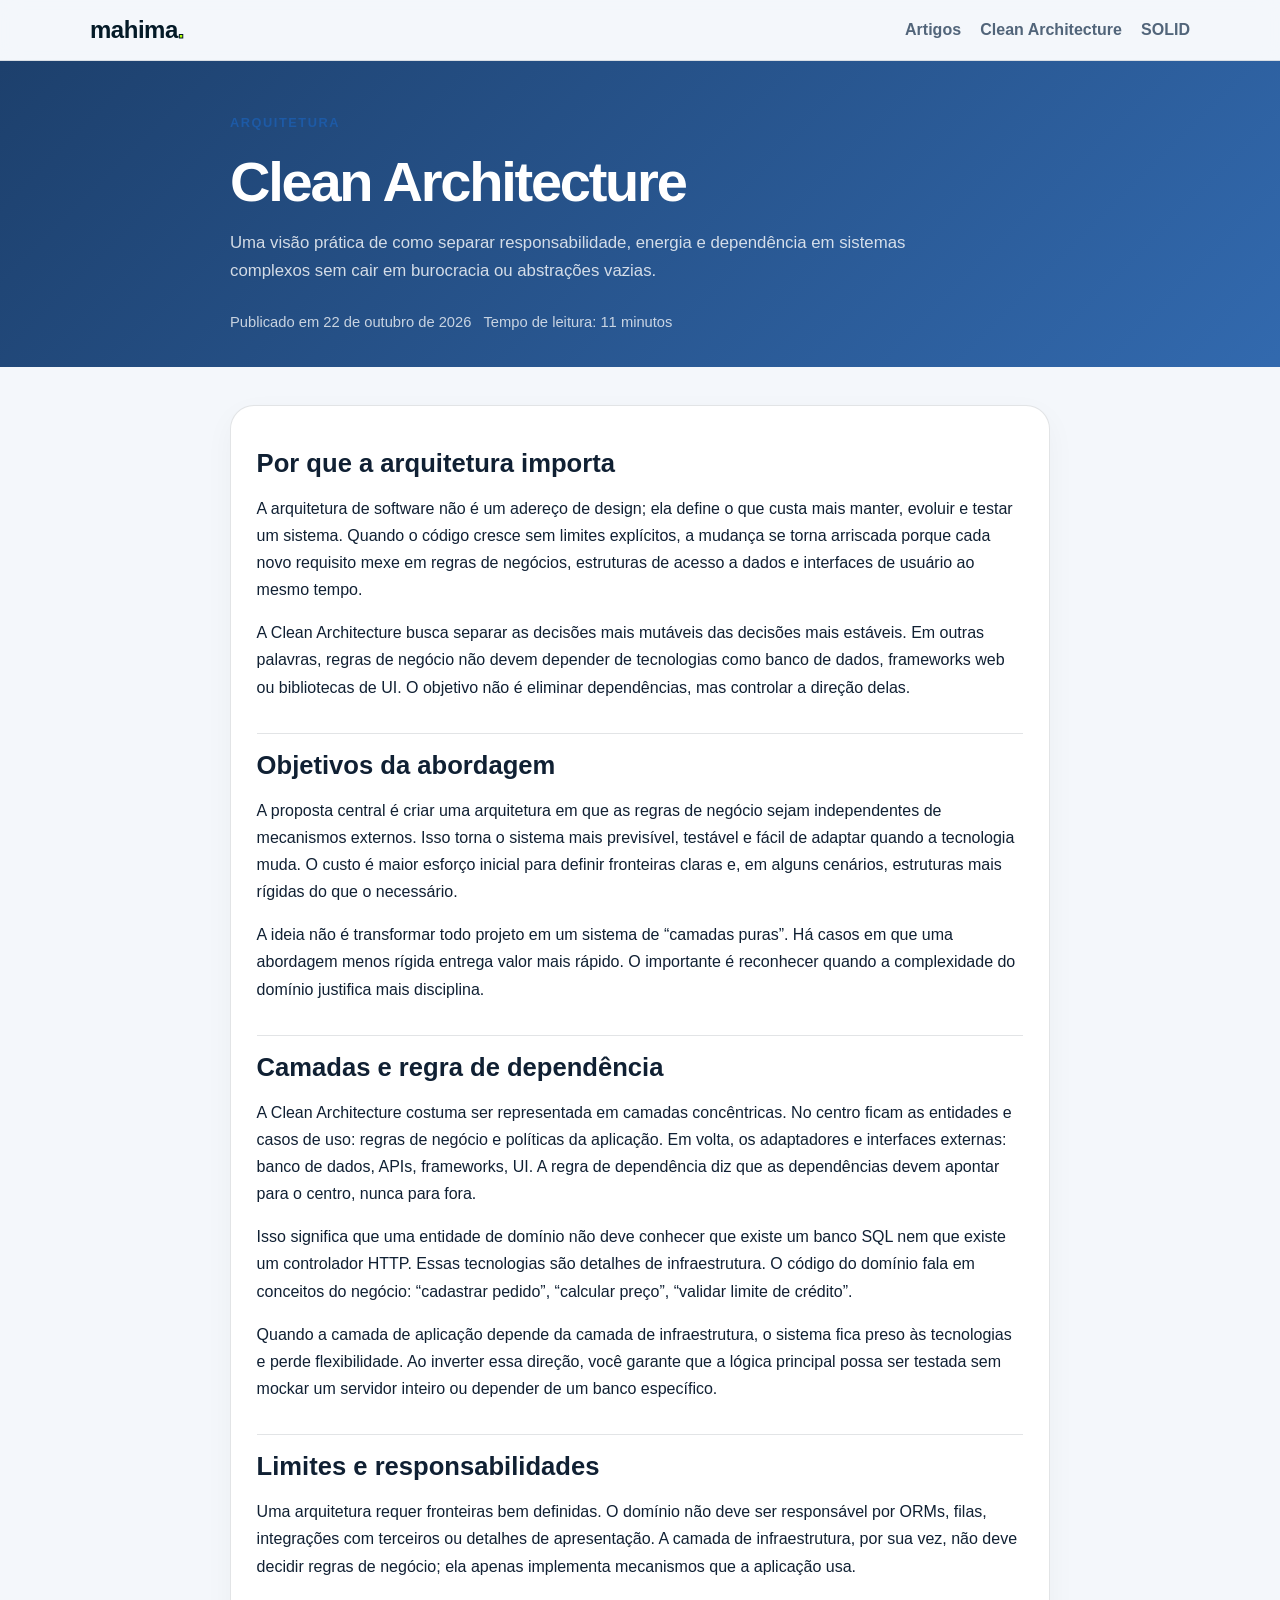
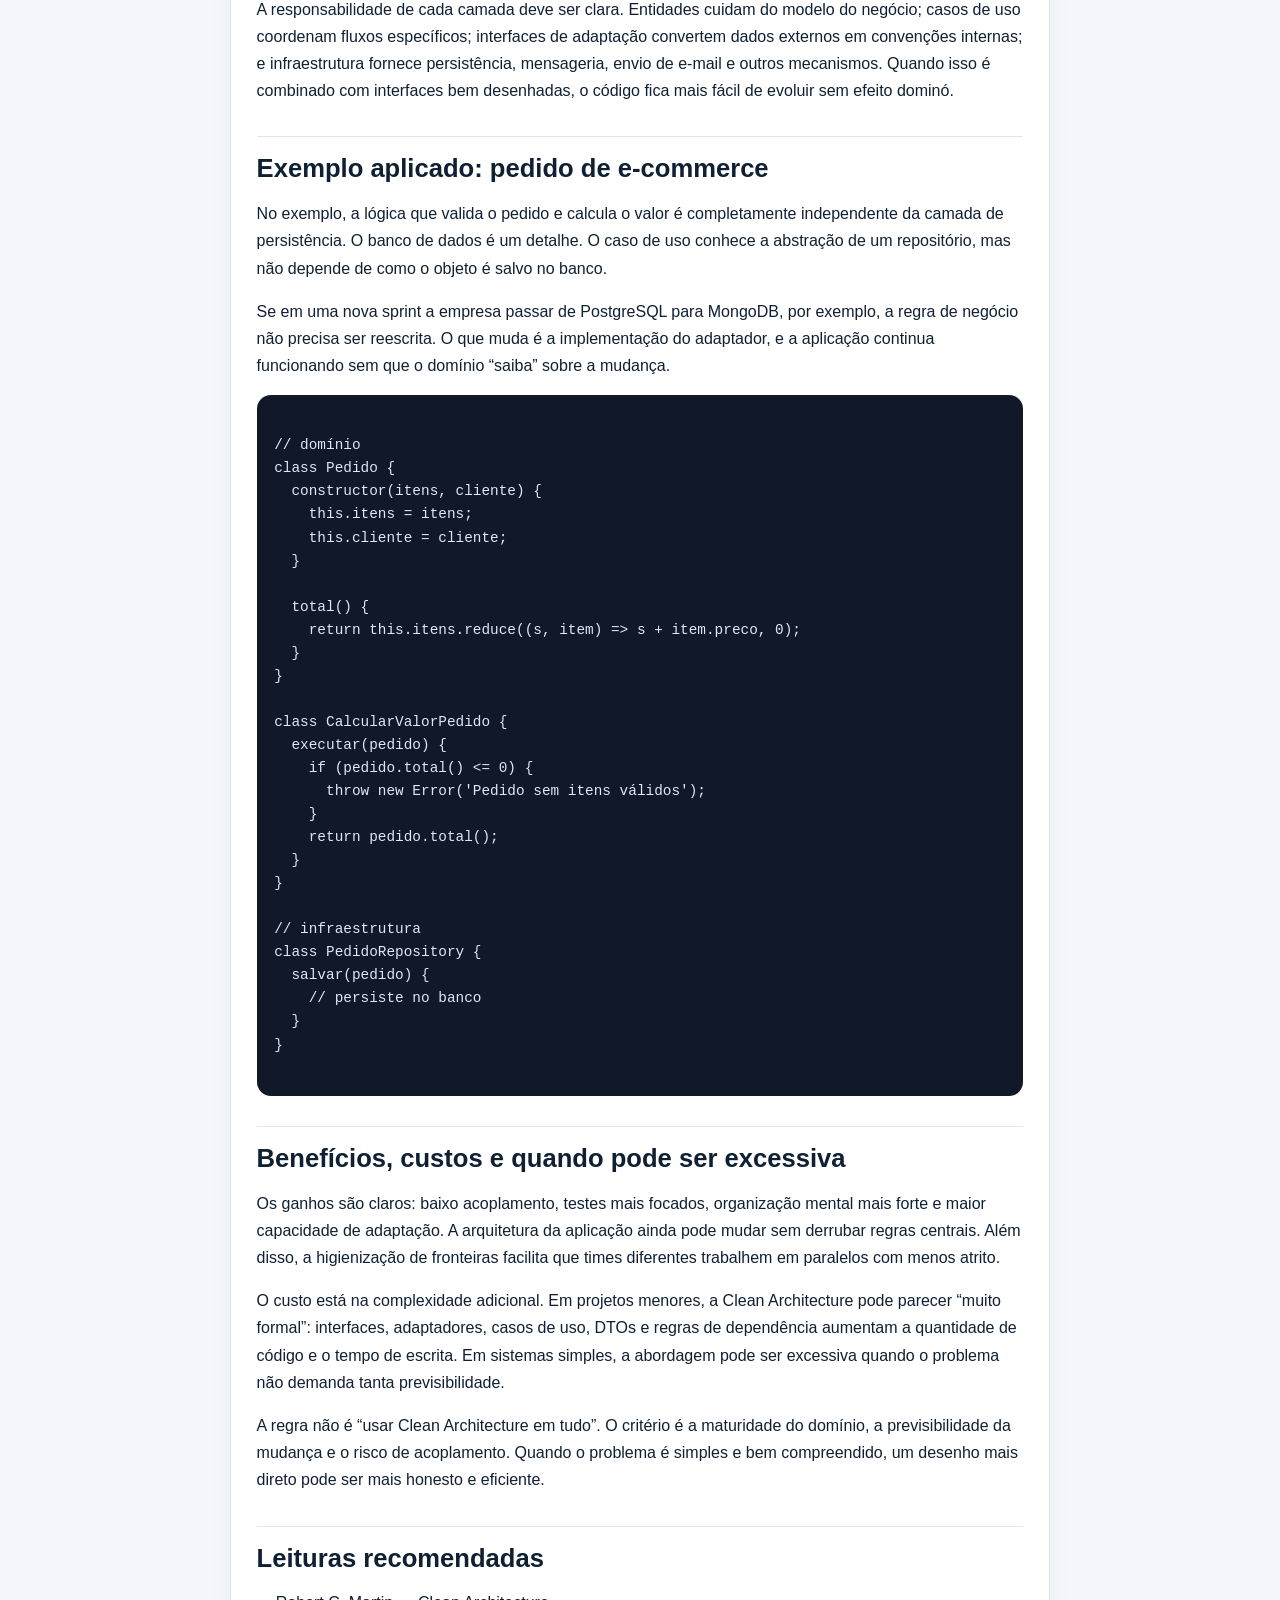
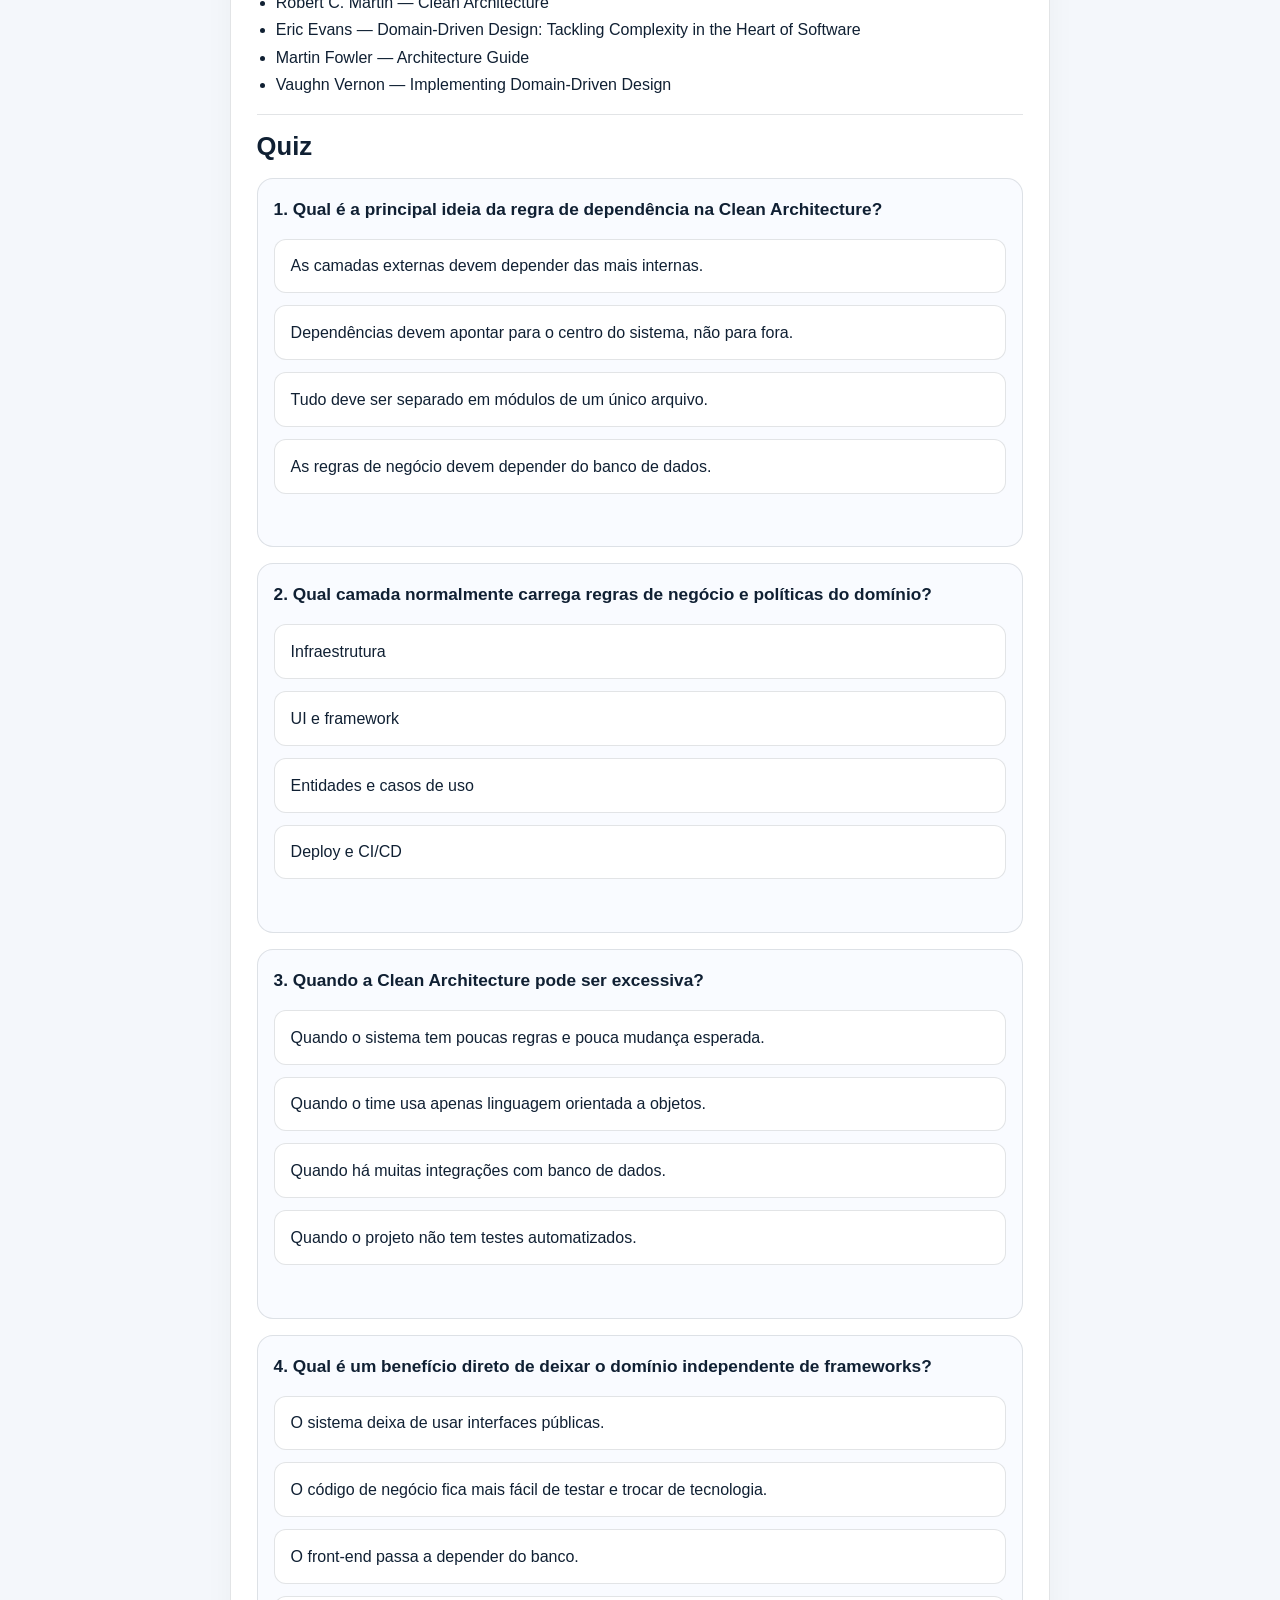
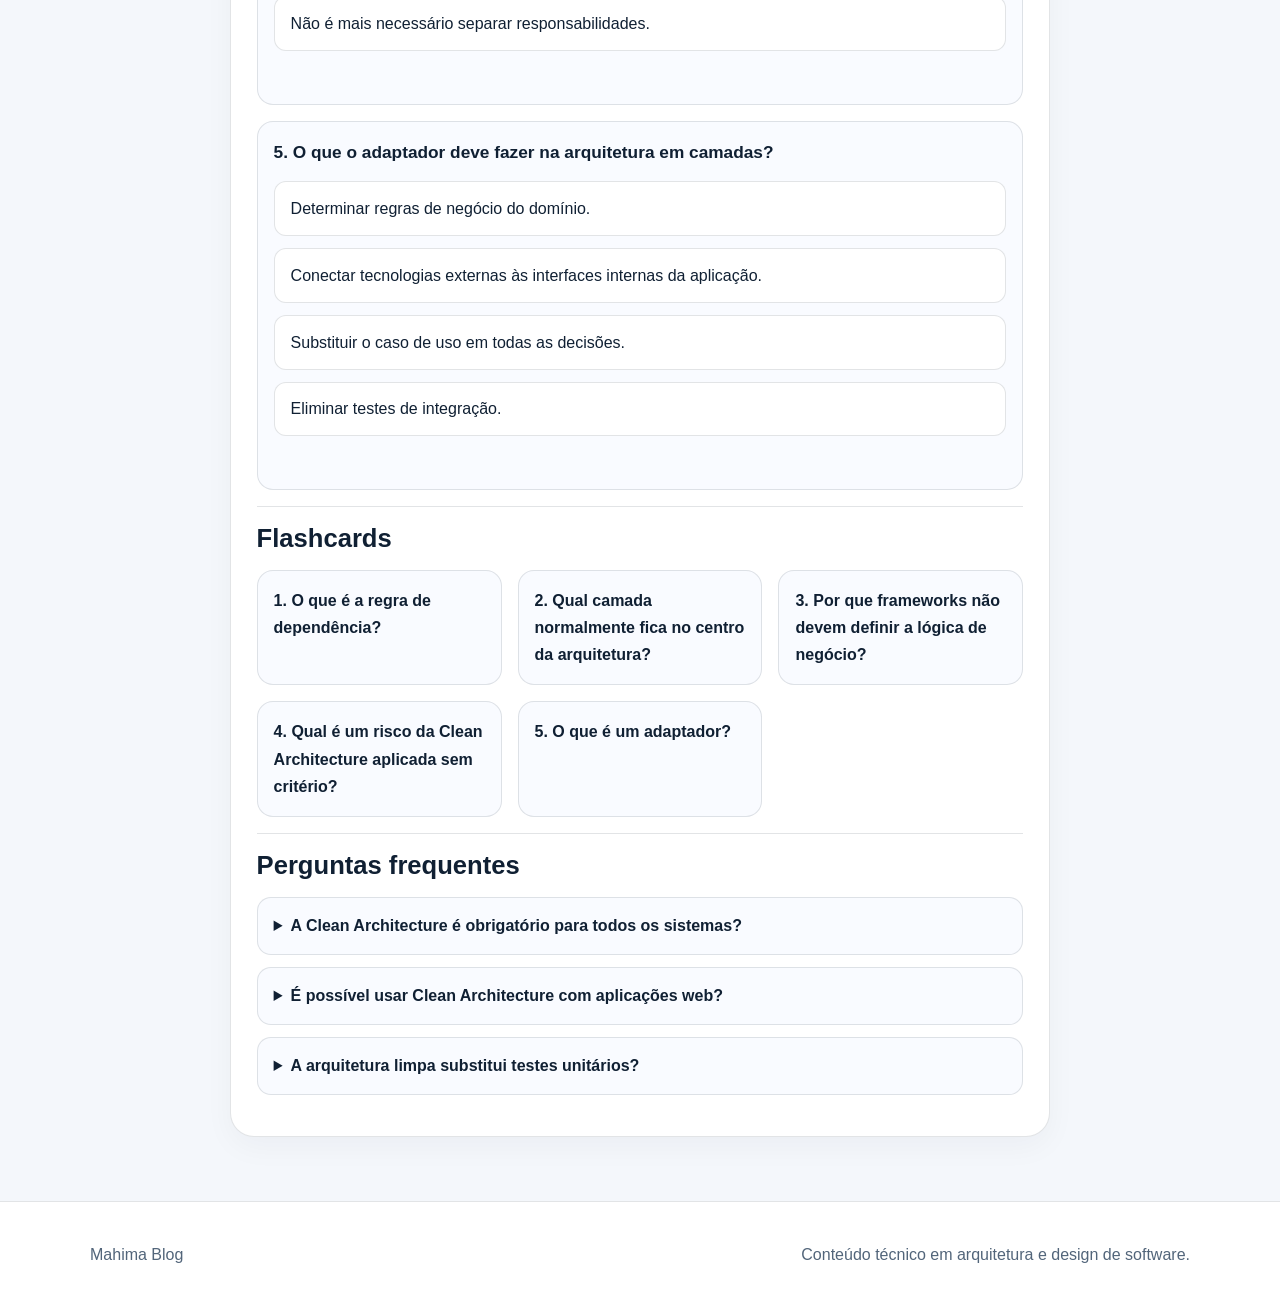
==== article.html @ c6f75a2d "Recreate header logo as CSS wordmark and reduce header height Co-authored-by: Copilot <223556219+Cop" ====
<!DOCTYPE html>
<html lang="pt-BR">
  <head>
    <meta charset="UTF-8" />
    <meta name="viewport" content="width=device-width, initial-scale=1.0" />
    <meta
      name="description"
      content="Artigo técnico da Mahima sobre arquitetura e design de software."
    />
    <title>Artigo | Mahima Blog</title>
    <link rel="stylesheet" href="./css/styles.css" />
  </head>
  <body>
    <header class="site-header">
      <nav class="container nav" aria-label="Navegação principal">
        <a href="./index.html" class="brand" aria-label="Mahima — ir para a página inicial do blog">
          <span class="brand-mark" aria-hidden="true">mahima<span class="brand-dot">.</span></span>
        </a>
        <div class="nav-links">
          <a href="./index.html#artigos">Artigos</a>
          <a href="./article.html?slug=clean-architecture">Clean Architecture</a>
          <a href="./article.html?slug=solid">SOLID</a>
        </div>
      </nav>
    </header>

    <main>
      <section id="article-hero" class="article-hero" aria-live="polite"></section>
      <div id="article-content"></div>
    </main>

    <footer class="site-footer">
      <div class="container footer-inner">
        <p>Mahima Blog</p>
        <p>Conteúdo técnico em arquitetura e design de software.</p>
      </div>
    </footer>

    <script src="./content/articles.js"></script>
    <script src="./js/site.js"></script>
  </body>
</html>
---- css/styles.css ----
:root {
  --bg: #f4f7fb;
  --surface: #ffffff;
  --surface-alt: #eef4ff;
  --text: #102033;
  --muted: #52657a;
  --primary: #163a68;
  --primary-alt: #1d5aa6;
  --accent: #8db8ff;
  --border: rgba(16, 32, 51, 0.12);
  --shadow: 0 18px 40px rgba(20, 49, 79, 0.12);
  --success: #1f7a5d;
  --error: #b13c3c;
  --warning: #c9861d;
  --code-bg: #111827;
}

* {
  box-sizing: border-box;
}

html {
  scroll-behavior: smooth;
}

body {
  margin: 0;
  font-family: "Segoe UI", Tahoma, sans-serif;
  background: var(--bg);
  color: var(--text);
  line-height: 1.7;
}

a {
  color: var(--primary-alt);
  text-decoration: none;
}

img {
  max-width: 100%;
  display: block;
}

button,
summary {
  font: inherit;
}

.container {
  width: min(1100px, calc(100% - 2rem));
  margin: 0 auto;
}

.narrow {
  width: min(820px, calc(100% - 2rem));
  margin: 0 auto;
}

.site-header {
  position: sticky;
  top: 0;
  z-index: 10;
  background: rgba(244, 247, 251, 0.84);
  backdrop-filter: blur(10px);
  border-bottom: 1px solid var(--border);
}

.nav {
  display: flex;
  align-items: center;
  justify-content: space-between;
  min-height: 60px;
  gap: 1rem;
}

.brand {
  display: inline-flex;
  align-items: center;
  color: var(--text);
  line-height: 1;
}

.brand-mark {
  font-family: "Segoe UI", Tahoma, sans-serif;
  font-weight: 700;
  font-size: 1.5rem;
  letter-spacing: -0.02em;
  color: #041a27;
}

.brand-dot {
  color: #b2ff08;
  -webkit-text-stroke: 1px #041a27;
  text-stroke: 1px #041a27;
}

.nav-links {
  display: flex;
  align-items: center;
  gap: 1.2rem;
  flex-wrap: wrap;
}

.nav-links a {
  color: var(--muted);
  font-weight: 600;
}

.hero {
  padding: 5rem 0 4rem;
  background: linear-gradient(135deg, rgba(29, 90, 166, 0.08), rgba(141, 184, 255, 0.12));
}

.hero-content {
  text-align: center;
}

.eyebrow {
  margin: 0 0 1rem;
  color: var(--primary-alt);
  font-size: 0.8rem;
  font-weight: 700;
  letter-spacing: 0.12em;
  text-transform: uppercase;
}

.hero h1,
.article-hero h1,
.section-header h2 {
  margin: 0;
  line-height: 1.15;
  letter-spacing: -0.04em;
}

.hero h1 {
  font-size: clamp(2.4rem, 6vw, 4.1rem);
  max-width: 760px;
  margin: 0 auto 1rem;
}

.lead {
  max-width: 700px;
  margin: 0 auto;
  color: var(--muted);
  font-size: 1.08rem;
}

.hero-actions {
  display: flex;
  justify-content: center;
  gap: 1rem;
  flex-wrap: wrap;
  margin-top: 2rem;
}

.button {
  display: inline-flex;
  align-items: center;
  justify-content: center;
  min-height: 46px;
  padding: 0.85rem 1.2rem;
  border-radius: 999px;
  border: 1px solid transparent;
  font-weight: 700;
  transition: transform 0.2s ease, box-shadow 0.2s ease;
}

.button:hover,
.button:focus-visible {
  transform: translateY(-1px);
}

.button.primary {
  background: var(--primary);
  color: #fff;
  box-shadow: var(--shadow);
}

.button.secondary {
  background: transparent;
  color: var(--primary);
  border-color: rgba(22, 58, 104, 0.2);
}

.articles-section {
  padding: 3rem 0 4rem;
}

.section-header {
  margin-bottom: 1.8rem;
}

.section-header h2 {
  font-size: clamp(2rem, 3vw, 2.6rem);
}

.article-grid {
  display: grid;
  grid-template-columns: repeat(auto-fit, minmax(260px, 1fr));
  gap: 1.4rem;
}

.article-card {
  background: var(--surface);
  border: 1px solid var(--border);
  border-radius: 20px;
  padding: 1.4rem;
  box-shadow: 0 10px 18px rgba(17, 23, 39, 0.04);
}

.article-card h3 {
  margin: 1rem 0 0.8rem;
  font-size: 1.6rem;
  line-height: 1.25;
}

.article-card p {
  margin: 0;
  color: var(--muted);
}

.card-topline,
.card-meta,
.meta-row {
  display: flex;
  align-items: center;
  justify-content: space-between;
  gap: 0.75rem;
  flex-wrap: wrap;
  color: var(--muted);
  font-size: 0.92rem;
}

.pill {
  display: inline-flex;
  align-items: center;
  padding: 0.35rem 0.7rem;
  border-radius: 999px;
  background: var(--surface-alt);
  color: var(--primary);
  font-weight: 700;
}

.card-meta {
  margin-top: 1.1rem;
  margin-bottom: 1.2rem;
}

.article-hero {
  background: linear-gradient(135deg, rgba(22, 58, 104, 0.97), rgba(29, 90, 166, 0.9));
  color: white;
  padding: 3.2rem 0 2rem;
}

.article-hero h1 {
  font-size: clamp(2.1rem, 5vw, 3.5rem);
  margin-bottom: 0.9rem;
}

.article-summary {
  max-width: 720px;
  margin: 0;
  color: rgba(255, 255, 255, 0.8);
  font-size: 1.05rem;
}

.meta-row {
  margin-top: 1.5rem;
  justify-content: flex-start;
  color: rgba(255, 255, 255, 0.75);
}

.article-page {
  padding: 2.4rem 0 4rem;
}

.article-page article {
  background: var(--surface);
  border: 1px solid var(--border);
  border-radius: 24px;
  padding: clamp(1.2rem, 2vw, 2rem);
  box-shadow: 0 10px 30px rgba(16, 32, 51, 0.04);
}

.article-section {
  padding-top: 1rem;
  padding-bottom: 1rem;
  border-bottom: 1px solid var(--border);
}

.article-section:last-child {
  border-bottom: none;
}

.article-section h2 {
  margin: 0 0 1rem;
  font-size: clamp(1.5rem, 2vw, 2rem);
  line-height: 1.2;
}

.article-section p,
.article-section li,
.quiz-item,
.flashcard-answer p,
.faq-item p {
  color: var(--text);
}

.code-block {
  margin-top: 1rem;
  padding: 1rem 1.1rem;
  background: var(--code-bg);
  color: #dfe6f4;
  border-radius: 14px;
  overflow-x: auto;
  font-size: 0.9rem;
  line-height: 1.6;
}

.reference-list {
  margin: 0;
  padding-left: 1.2rem;
}

.quiz-item {
  margin-top: 1rem;
  padding: 1rem;
  border: 1px solid var(--border);
  border-radius: 16px;
  background: #f9fbff;
}

.quiz-item h3 {
  margin-top: 0;
  margin-bottom: 0.9rem;
  font-size: 1.08rem;
}

.quiz-options {
  display: grid;
  gap: 0.75rem;
}

.quiz-option {
  width: 100%;
  text-align: left;
  background: #fff;
  color: var(--text);
  border: 1px solid var(--border);
  border-radius: 12px;
  padding: 0.8rem 1rem;
  cursor: pointer;
}

.quiz-option:hover,
.quiz-option:focus-visible {
  border-color: var(--primary-alt);
  outline: 2px solid rgba(29, 90, 166, 0.2);
  outline-offset: 2px;
}

.quiz-option.correct {
  background: rgba(31, 122, 93, 0.08);
  border-color: rgba(31, 122, 93, 0.4);
}

.quiz-option.wrong {
  background: rgba(177, 60, 60, 0.08);
  border-color: rgba(177, 60, 60, 0.3);
}

.quiz-option:disabled {
  cursor: default;
  opacity: 1;
}

.quiz-feedback {
  min-height: 1.5em;
  margin: 0.8rem 0 0;
  font-weight: 600;
  color: var(--primary);
}

.flashcards-grid {
  display: grid;
  grid-template-columns: repeat(auto-fit, minmax(220px, 1fr));
  gap: 1rem;
}

.flashcard {
  background: #f9fbff;
  border: 1px solid var(--border);
  border-radius: 16px;
  overflow: hidden;
}

.flashcard-toggle {
  width: 100%;
  padding: 1rem;
  background: transparent;
  border: none;
  text-align: left;
  color: var(--text);
  font-weight: 700;
  cursor: pointer;
}

.flashcard-toggle:focus-visible,
.faq-item summary:focus-visible,
.button:focus-visible,
.nav-links a:focus-visible,
.brand:focus-visible {
  outline: 3px solid rgba(29, 90, 166, 0.32);
  outline-offset: 3px;
}

.flashcard-answer {
  padding: 0 1rem 1rem;
}

.faq-list {
  display: grid;
  gap: 0.75rem;
}

.faq-item {
  border: 1px solid var(--border);
  border-radius: 14px;
  background: #f9fbff;
  padding: 0.9rem 1rem;
}

.faq-item summary {
  cursor: pointer;
  font-weight: 700;
}

.faq-item p {
  margin: 0.75rem 0 0;
}

.site-footer {
  border-top: 1px solid var(--border);
  background: white;
  padding: 1.4rem 0;
}

.footer-inner {
  display: flex;
  justify-content: space-between;
  flex-wrap: wrap;
  gap: 0.75rem;
  color: var(--muted);
}

@media (max-width: 700px) {
  .nav {
    flex-direction: column;
    justify-content: center;
    padding: 0.6rem 0;
  }

  .brand-mark {
    font-size: 1.35rem;
  }

  .nav-links {
    justify-content: center;
  }

  .hero {
    padding-top: 3.5rem;
  }

  .hero-actions {
    flex-direction: column;
  }

  .button {
    width: 100%;
  }
}
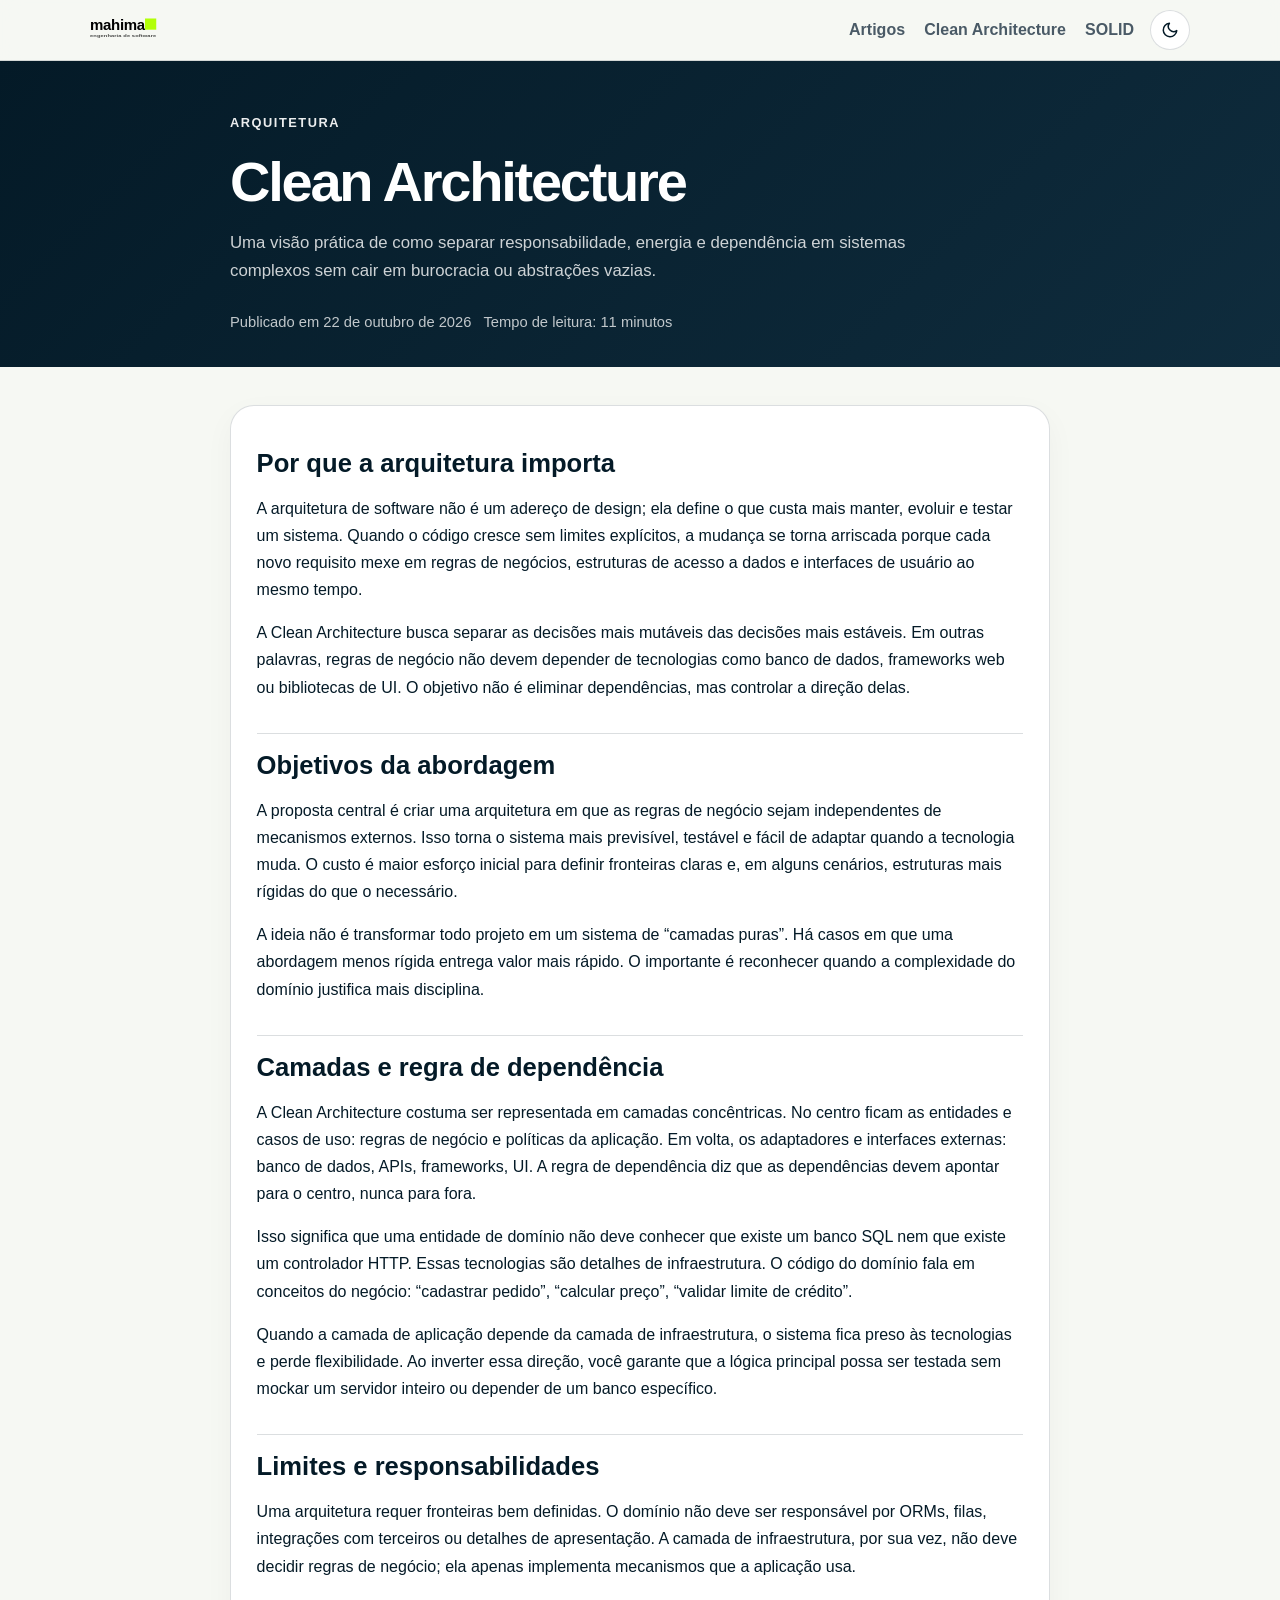
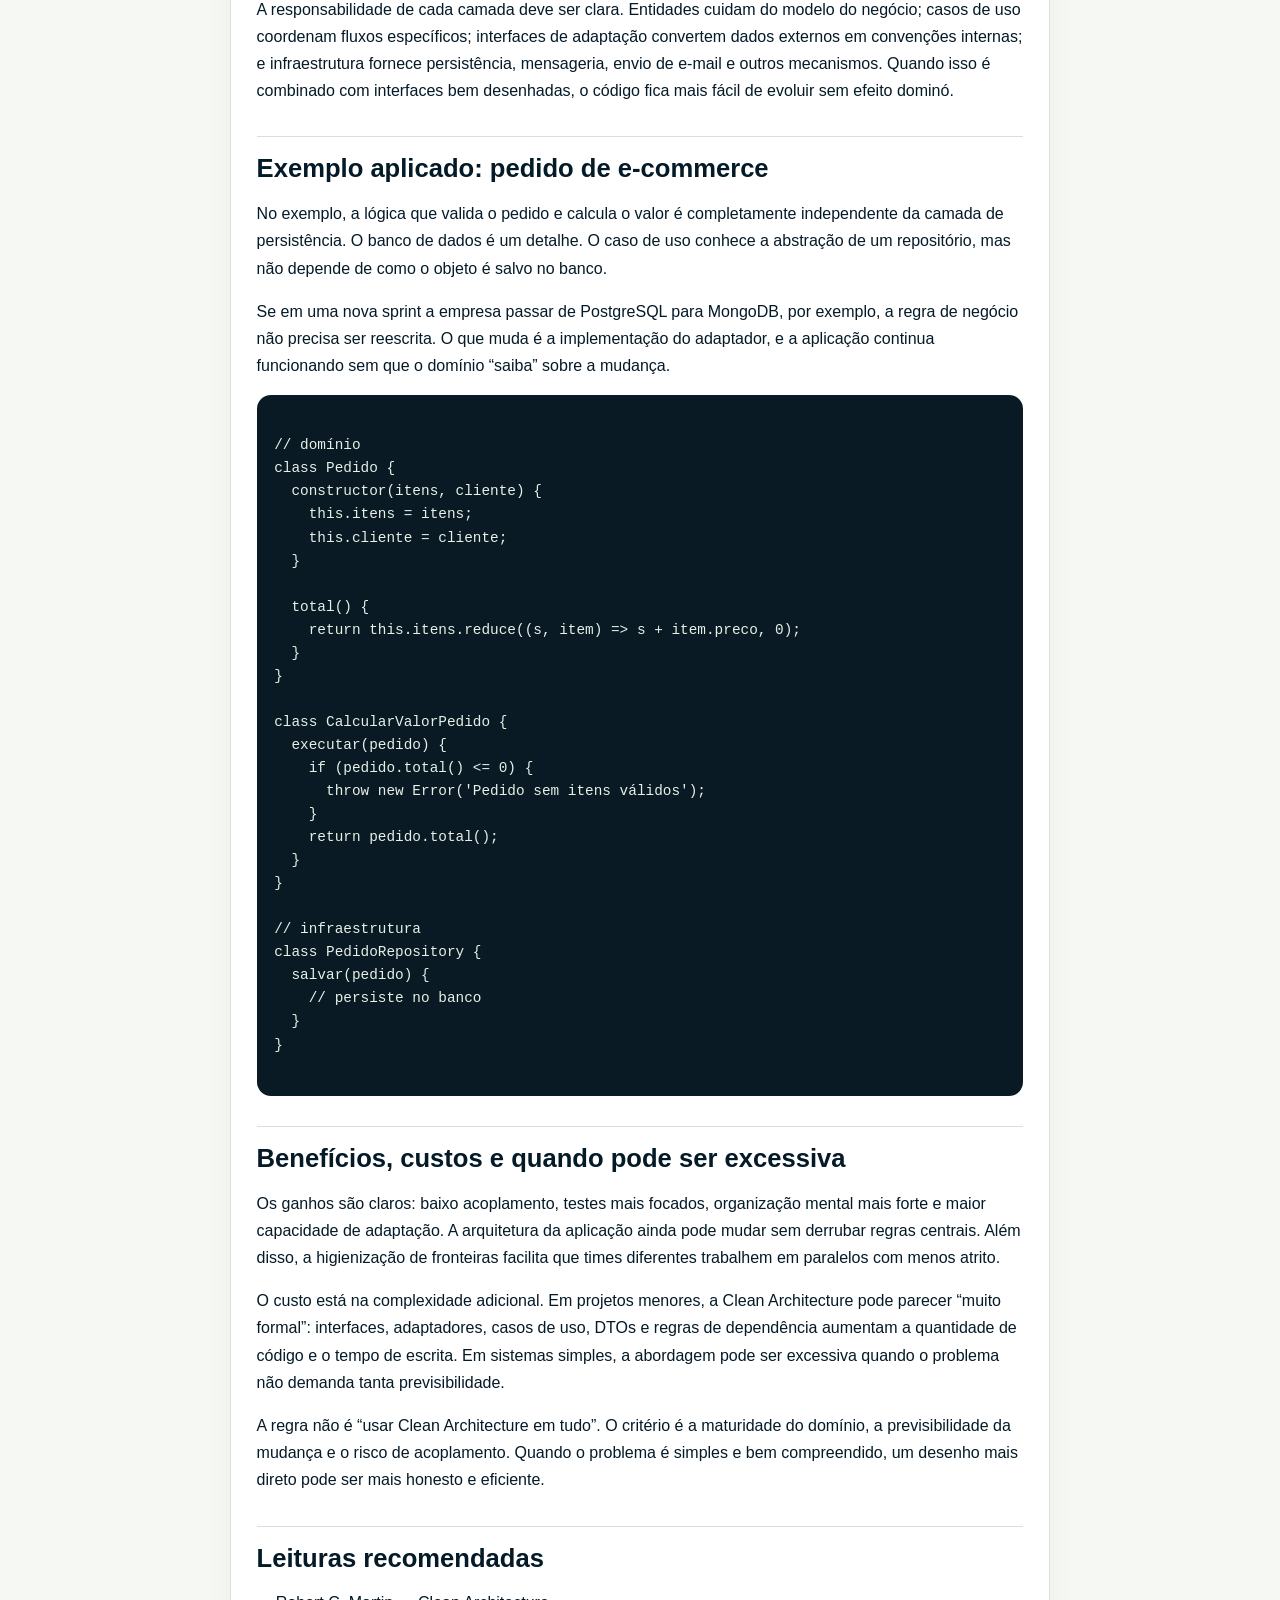
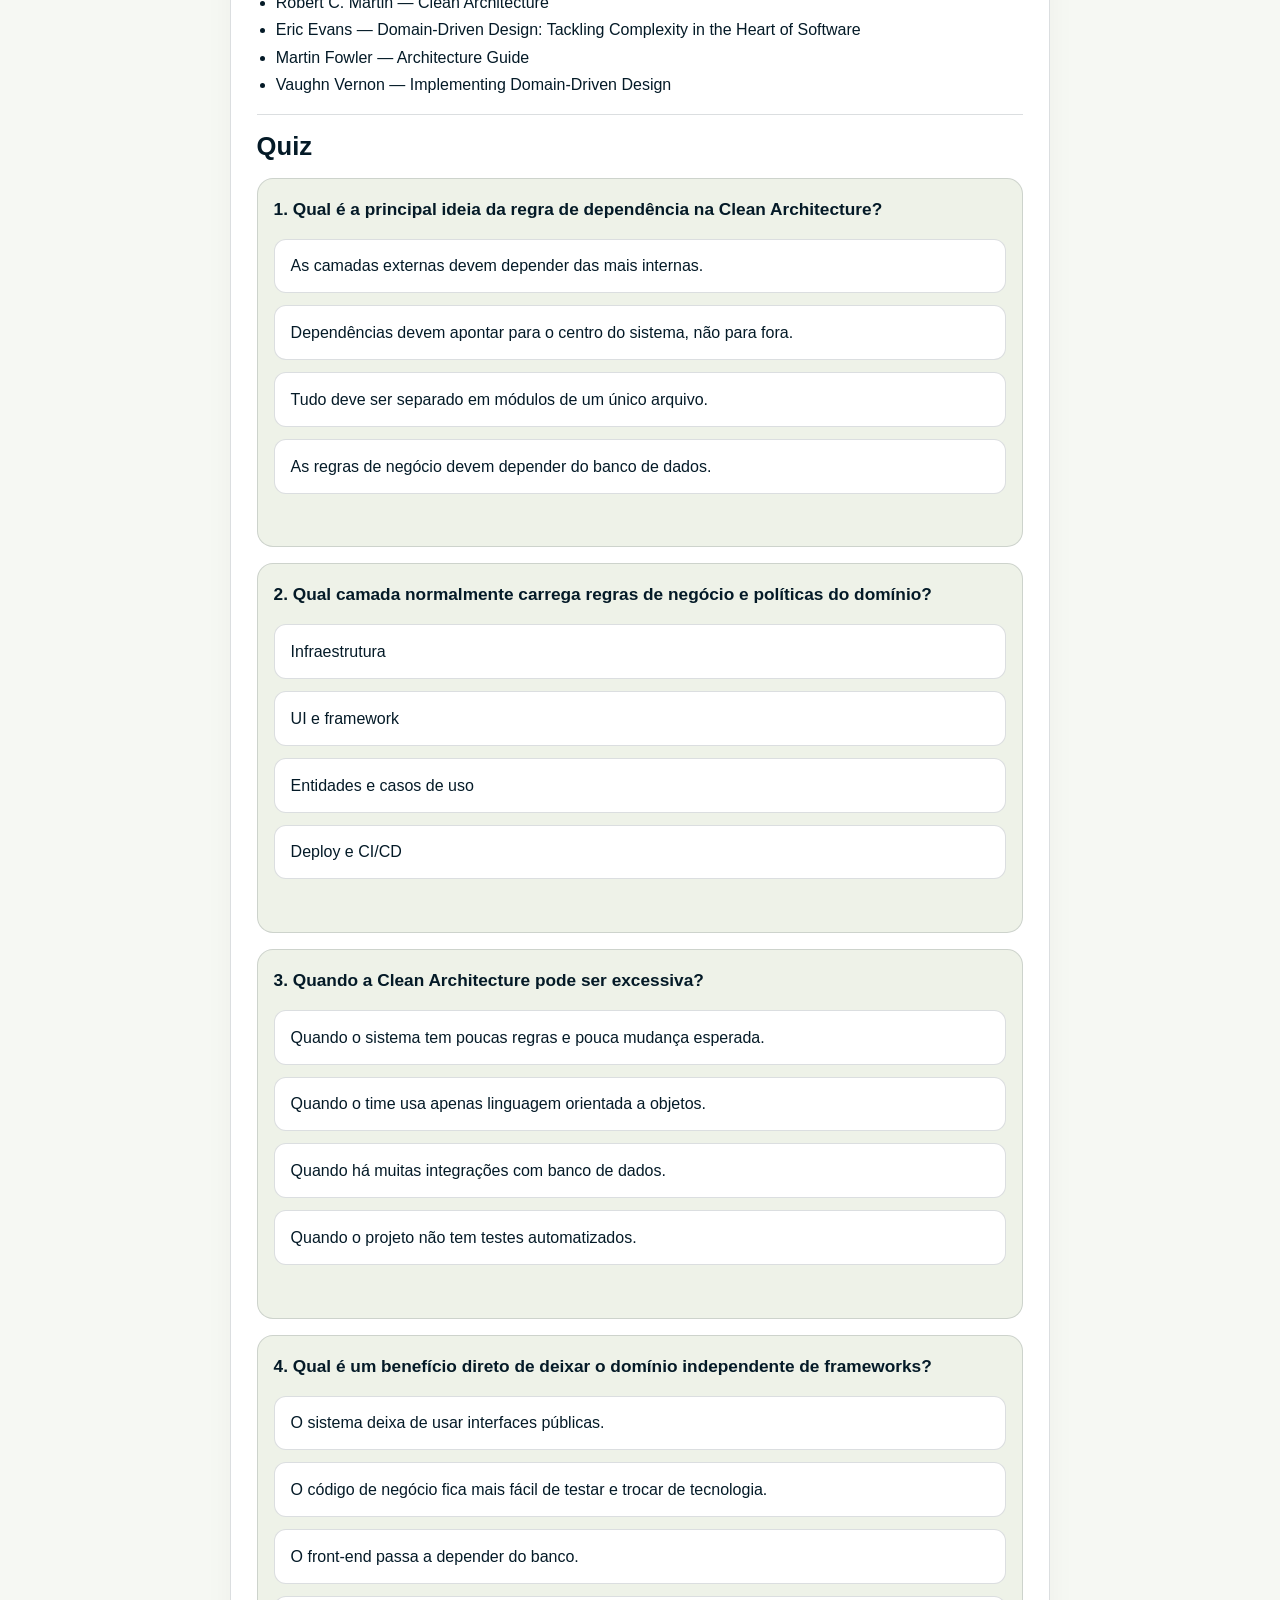
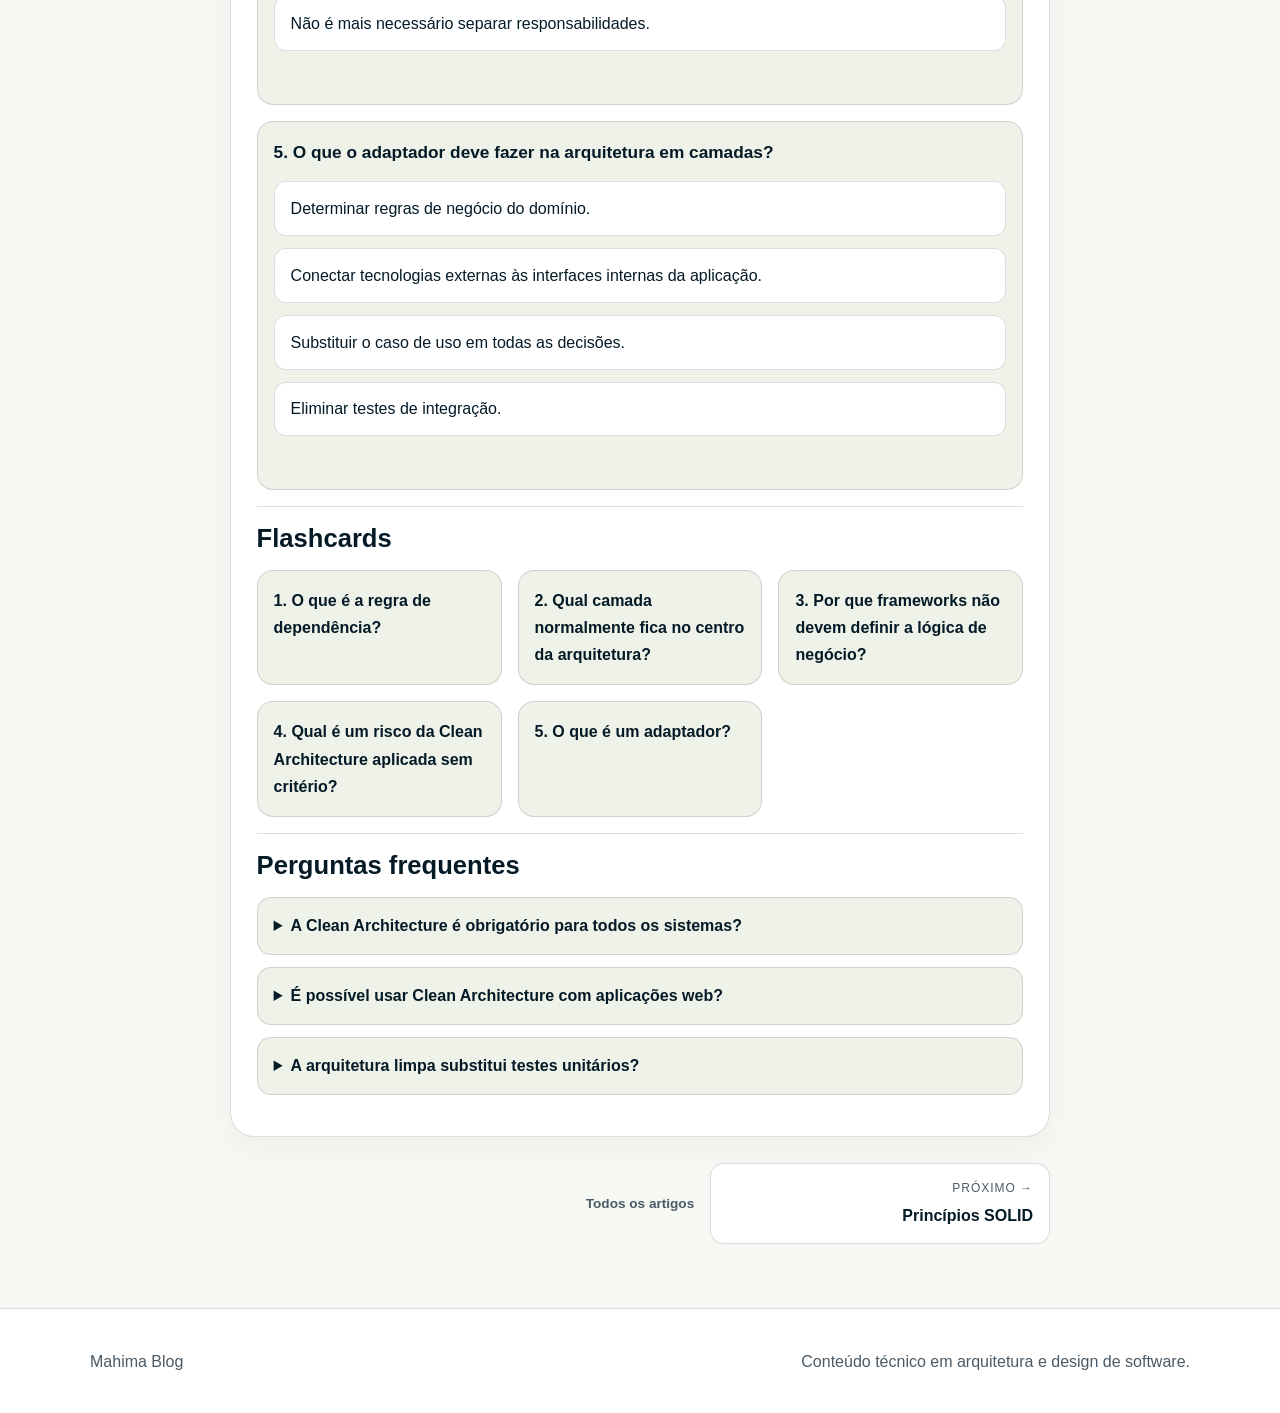
==== commit f5d104a5: "Agent Host changes for agents/gere-uma-a-logo-da-empresa-da-seguinte" ====
--- a/article.html
+++ b/article.html
@@ -14,12 +14,30 @@
     <header class="site-header">
       <nav class="container nav" aria-label="Navegação principal">
         <a href="./index.html" class="brand" aria-label="Mahima — ir para a página inicial do blog">
-          <span class="brand-mark" aria-hidden="true">mahima<span class="brand-dot">.</span></span>
+          <img src="./logo/mahima-logo.svg" alt="mahima — engenharia de software" class="brand-logo" />
         </a>
-        <div class="nav-links">
-          <a href="./index.html#artigos">Artigos</a>
-          <a href="./article.html?slug=clean-architecture">Clean Architecture</a>
-          <a href="./article.html?slug=solid">SOLID</a>
+        <div class="nav-right">
+          <div class="nav-links">
+            <a href="./index.html#artigos">Artigos</a>
+            <a href="./article.html?slug=clean-architecture">Clean Architecture</a>
+            <a href="./article.html?slug=solid">SOLID</a>
+          </div>
+          <button class="theme-toggle" type="button" aria-label="Alternar tema claro/escuro">
+            <svg class="icon-moon" width="18" height="18" viewBox="0 0 24 24" fill="none" stroke="currentColor" stroke-width="2" stroke-linecap="round" stroke-linejoin="round" aria-hidden="true">
+              <path d="M21 12.79A9 9 0 1 1 11.21 3 7 7 0 0 0 21 12.79z"></path>
+            </svg>
+            <svg class="icon-sun" width="18" height="18" viewBox="0 0 24 24" fill="none" stroke="currentColor" stroke-width="2" stroke-linecap="round" stroke-linejoin="round" aria-hidden="true">
+              <circle cx="12" cy="12" r="5"></circle>
+              <line x1="12" y1="1" x2="12" y2="3"></line>
+              <line x1="12" y1="21" x2="12" y2="23"></line>
+              <line x1="4.22" y1="4.22" x2="5.64" y2="5.64"></line>
+              <line x1="18.36" y1="18.36" x2="19.78" y2="19.78"></line>
+              <line x1="1" y1="12" x2="3" y2="12"></line>
+              <line x1="21" y1="12" x2="23" y2="12"></line>
+              <line x1="4.22" y1="19.78" x2="5.64" y2="18.36"></line>
+              <line x1="18.36" y1="5.64" x2="19.78" y2="4.22"></line>
+            </svg>
+          </button>
         </div>
       </nav>
     </header>
--- a/css/styles.css
+++ b/css/styles.css
@@ -1,18 +1,45 @@
 :root {
-  --bg: #f4f7fb;
+  --bg: #f6f8f3;
   --surface: #ffffff;
-  --surface-alt: #eef4ff;
-  --text: #102033;
-  --muted: #52657a;
-  --primary: #163a68;
-  --primary-alt: #1d5aa6;
-  --accent: #8db8ff;
-  --border: rgba(16, 32, 51, 0.12);
-  --shadow: 0 18px 40px rgba(20, 49, 79, 0.12);
+  --surface-alt: #eef2e8;
+  --text: #041a27;
+  --muted: #4a5a66;
+  --primary: #041a27;
+  --primary-alt: #0f2c3d;
+  --accent: #b2ff08;
+  --accent-ink: #041a27;
+  --border: rgba(4, 26, 39, 0.14);
+  --shadow: 0 18px 40px rgba(4, 26, 39, 0.12);
   --success: #1f7a5d;
   --error: #b13c3c;
   --warning: #c9861d;
-  --code-bg: #111827;
+  --code-bg: #0a1a24;
+  --code-text: #e6f0e6;
+  --header-bg: rgba(246, 248, 243, 0.82);
+  --hero-grad: linear-gradient(135deg, rgba(178, 255, 8, 0.16), rgba(4, 26, 39, 0.06));
+  --article-hero-grad: linear-gradient(135deg, #041a27 0%, #0f2c3d 100%);
+}
+
+[data-theme="dark"] {
+  --bg: #041a27;
+  --surface: #0a1f2b;
+  --surface-alt: #122a38;
+  --text: #eaf2e6;
+  --muted: #a9b8bd;
+  --primary: #b2ff08;
+  --primary-alt: #b2ff08;
+  --accent: #b2ff08;
+  --accent-ink: #041a27;
+  --border: rgba(234, 242, 230, 0.14);
+  --shadow: 0 18px 40px rgba(0, 0, 0, 0.4);
+  --success: #3fbf8f;
+  --error: #e06a6a;
+  --warning: #e2a93d;
+  --code-bg: #020b10;
+  --code-text: #d8e6d8;
+  --header-bg: rgba(4, 26, 39, 0.82);
+  --hero-grad: linear-gradient(135deg, rgba(178, 255, 8, 0.12), rgba(4, 26, 39, 0.02));
+  --article-hero-grad: linear-gradient(135deg, #b2ff08 0%, #7fc400 100%);
 }
 
 * {
@@ -29,6 +56,7 @@
   background: var(--bg);
   color: var(--text);
   line-height: 1.7;
+  transition: background 0.25s ease, color 0.25s ease;
 }
 
 a {
@@ -42,7 +70,8 @@
 }
 
 button,
-summary {
+summary,
+input {
   font: inherit;
 }
 
@@ -60,7 +89,7 @@
   position: sticky;
   top: 0;
   z-index: 10;
-  background: rgba(244, 247, 251, 0.84);
+  background: var(--header-bg);
   backdrop-filter: blur(10px);
   border-bottom: 1px solid var(--border);
 }
@@ -80,18 +109,18 @@
   line-height: 1;
 }
 
-.brand-mark {
-  font-family: "Segoe UI", Tahoma, sans-serif;
-  font-weight: 700;
-  font-size: 1.5rem;
-  letter-spacing: -0.02em;
-  color: #041a27;
-}
-
-.brand-dot {
-  color: #b2ff08;
-  -webkit-text-stroke: 1px #041a27;
-  text-stroke: 1px #041a27;
+.brand-logo {
+  height: 1.75rem;
+  width: auto;
+  display: block;
+  color: var(--text);
+}
+
+.nav-right {
+  display: flex;
+  align-items: center;
+  gap: 1rem;
+  flex-wrap: wrap;
 }
 
 .nav-links {
@@ -106,9 +135,47 @@
   font-weight: 600;
 }
 
+.nav-links a:hover {
+  color: var(--text);
+}
+
+.theme-toggle {
+  display: inline-flex;
+  align-items: center;
+  justify-content: center;
+  width: 40px;
+  height: 40px;
+  border-radius: 50%;
+  border: 1px solid var(--border);
+  background: var(--surface);
+  color: var(--text);
+  cursor: pointer;
+  transition: transform 0.2s ease, background 0.2s ease;
+}
+
+.theme-toggle:hover {
+  transform: translateY(-1px);
+}
+
+.theme-toggle .icon-sun {
+  display: none;
+}
+
+.theme-toggle .icon-moon {
+  display: block;
+}
+
+[data-theme="dark"] .theme-toggle .icon-sun {
+  display: block;
+}
+
+[data-theme="dark"] .theme-toggle .icon-moon {
+  display: none;
+}
+
 .hero {
   padding: 5rem 0 4rem;
-  background: linear-gradient(135deg, rgba(29, 90, 166, 0.08), rgba(141, 184, 255, 0.12));
+  background: var(--hero-grad);
 }
 
 .hero-content {
@@ -124,6 +191,12 @@
   text-transform: uppercase;
 }
 
+/* No hero do artigo, o eyebrow herda a cor de alto contraste do fundo */
+.article-hero .eyebrow {
+  color: inherit;
+  opacity: 0.92;
+}
+
 .hero h1,
 .article-hero h1,
 .section-header h2 {
@@ -162,7 +235,7 @@
   border-radius: 999px;
   border: 1px solid transparent;
   font-weight: 700;
-  transition: transform 0.2s ease, box-shadow 0.2s ease;
+  transition: transform 0.2s ease, box-shadow 0.2s ease, background 0.2s ease;
 }
 
 .button:hover,
@@ -171,15 +244,23 @@
 }
 
 .button.primary {
-  background: var(--primary);
-  color: #fff;
+  background: var(--accent);
+  color: var(--accent-ink);
   box-shadow: var(--shadow);
+}
+
+.button.primary:hover {
+  background: #c4ff33;
 }
 
 .button.secondary {
   background: transparent;
-  color: var(--primary);
-  border-color: rgba(22, 58, 104, 0.2);
+  color: var(--text);
+  border-color: var(--border);
+}
+
+.button.secondary:hover {
+  border-color: var(--accent);
 }
 
 .articles-section {
@@ -192,6 +273,48 @@
 
 .section-header h2 {
   font-size: clamp(2rem, 3vw, 2.6rem);
+}
+
+.search-wrap {
+  position: relative;
+  max-width: 560px;
+  margin: 0 auto 2rem;
+}
+
+.search-input {
+  width: 100%;
+  padding: 0.9rem 1rem 0.9rem 2.8rem;
+  border-radius: 999px;
+  border: 1px solid var(--border);
+  background: var(--surface);
+  color: var(--text);
+  font-size: 1rem;
+}
+
+.search-input::placeholder {
+  color: var(--muted);
+}
+
+.search-input:focus {
+  outline: 3px solid rgba(178, 255, 8, 0.35);
+  outline-offset: 2px;
+  border-color: var(--accent);
+}
+
+.search-icon {
+  position: absolute;
+  left: 1rem;
+  top: 50%;
+  transform: translateY(-50%);
+  color: var(--muted);
+  pointer-events: none;
+}
+
+.search-empty {
+  text-align: center;
+  color: var(--muted);
+  padding: 2rem 0;
+  display: none;
 }
 
 .article-grid {
@@ -205,7 +328,9 @@
   border: 1px solid var(--border);
   border-radius: 20px;
   padding: 1.4rem;
-  box-shadow: 0 10px 18px rgba(17, 23, 39, 0.04);
+  box-shadow: 0 10px 18px rgba(4, 26, 39, 0.04);
+  display: flex;
+  flex-direction: column;
 }
 
 .article-card h3 {
@@ -214,9 +339,18 @@
   line-height: 1.25;
 }
 
+.article-card h3 a {
+  color: var(--text);
+}
+
+.article-card h3 a:hover {
+  color: var(--primary-alt);
+}
+
 .article-card p {
   margin: 0;
   color: var(--muted);
+  flex: 1;
 }
 
 .card-topline,
@@ -237,7 +371,7 @@
   padding: 0.35rem 0.7rem;
   border-radius: 999px;
   background: var(--surface-alt);
-  color: var(--primary);
+  color: var(--text);
   font-weight: 700;
 }
 
@@ -247,9 +381,13 @@
 }
 
 .article-hero {
-  background: linear-gradient(135deg, rgba(22, 58, 104, 0.97), rgba(29, 90, 166, 0.9));
+  background: var(--article-hero-grad);
   color: white;
   padding: 3.2rem 0 2rem;
+}
+
+[data-theme="dark"] .article-hero {
+  color: #041a27;
 }
 
 .article-hero h1 {
@@ -264,12 +402,20 @@
   font-size: 1.05rem;
 }
 
+[data-theme="dark"] .article-summary {
+  color: rgba(4, 26, 39, 0.78);
+}
+
 .meta-row {
   margin-top: 1.5rem;
   justify-content: flex-start;
   color: rgba(255, 255, 255, 0.75);
 }
 
+[data-theme="dark"] .meta-row {
+  color: rgba(4, 26, 39, 0.75);
+}
+
 .article-page {
   padding: 2.4rem 0 4rem;
 }
@@ -279,7 +425,7 @@
   border: 1px solid var(--border);
   border-radius: 24px;
   padding: clamp(1.2rem, 2vw, 2rem);
-  box-shadow: 0 10px 30px rgba(16, 32, 51, 0.04);
+  box-shadow: 0 10px 30px rgba(4, 26, 39, 0.04);
 }
 
 .article-section {
@@ -310,7 +456,7 @@
   margin-top: 1rem;
   padding: 1rem 1.1rem;
   background: var(--code-bg);
-  color: #dfe6f4;
+  color: var(--code-text);
   border-radius: 14px;
   overflow-x: auto;
   font-size: 0.9rem;
@@ -327,7 +473,7 @@
   padding: 1rem;
   border: 1px solid var(--border);
   border-radius: 16px;
-  background: #f9fbff;
+  background: var(--surface-alt);
 }
 
 .quiz-item h3 {
@@ -344,7 +490,7 @@
 .quiz-option {
   width: 100%;
   text-align: left;
-  background: #fff;
+  background: var(--surface);
   color: var(--text);
   border: 1px solid var(--border);
   border-radius: 12px;
@@ -354,19 +500,19 @@
 
 .quiz-option:hover,
 .quiz-option:focus-visible {
-  border-color: var(--primary-alt);
-  outline: 2px solid rgba(29, 90, 166, 0.2);
+  border-color: var(--accent);
+  outline: 2px solid rgba(178, 255, 8, 0.3);
   outline-offset: 2px;
 }
 
 .quiz-option.correct {
-  background: rgba(31, 122, 93, 0.08);
-  border-color: rgba(31, 122, 93, 0.4);
+  background: rgba(31, 122, 93, 0.12);
+  border-color: rgba(31, 122, 93, 0.5);
 }
 
 .quiz-option.wrong {
-  background: rgba(177, 60, 60, 0.08);
-  border-color: rgba(177, 60, 60, 0.3);
+  background: rgba(177, 60, 60, 0.12);
+  border-color: rgba(177, 60, 60, 0.4);
 }
 
 .quiz-option:disabled {
@@ -378,7 +524,7 @@
   min-height: 1.5em;
   margin: 0.8rem 0 0;
   font-weight: 600;
-  color: var(--primary);
+  color: var(--primary-alt);
 }
 
 .flashcards-grid {
@@ -388,7 +534,7 @@
 }
 
 .flashcard {
-  background: #f9fbff;
+  background: var(--surface-alt);
   border: 1px solid var(--border);
   border-radius: 16px;
   overflow: hidden;
@@ -409,8 +555,9 @@
 .faq-item summary:focus-visible,
 .button:focus-visible,
 .nav-links a:focus-visible,
-.brand:focus-visible {
-  outline: 3px solid rgba(29, 90, 166, 0.32);
+.brand:focus-visible,
+.theme-toggle:focus-visible {
+  outline: 3px solid rgba(178, 255, 8, 0.4);
   outline-offset: 3px;
 }
 
@@ -426,7 +573,7 @@
 .faq-item {
   border: 1px solid var(--border);
   border-radius: 14px;
-  background: #f9fbff;
+  background: var(--surface-alt);
   padding: 0.9rem 1rem;
 }
 
@@ -439,9 +586,60 @@
   margin: 0.75rem 0 0;
 }
 
+.article-nav {
+  display: grid;
+  grid-template-columns: 1fr auto 1fr;
+  gap: 1rem;
+  align-items: center;
+  margin-top: 1.6rem;
+}
+
+.article-nav-link {
+  display: flex;
+  flex-direction: column;
+  gap: 0.2rem;
+  padding: 0.9rem 1rem;
+  border: 1px solid var(--border);
+  border-radius: 14px;
+  background: var(--surface);
+  color: var(--text);
+  transition: border-color 0.2s ease, transform 0.2s ease;
+}
+
+.article-nav-link:hover {
+  border-color: var(--accent);
+  transform: translateY(-1px);
+}
+
+.article-nav-link.next {
+  text-align: right;
+}
+
+.article-nav-label {
+  font-size: 0.75rem;
+  text-transform: uppercase;
+  letter-spacing: 0.08em;
+  color: var(--muted);
+}
+
+.article-nav-title {
+  font-weight: 700;
+}
+
+.article-nav-all {
+  color: var(--muted);
+  font-size: 0.85rem;
+  font-weight: 600;
+  white-space: nowrap;
+}
+
+.article-nav-all:hover {
+  color: var(--text);
+}
+
 .site-footer {
   border-top: 1px solid var(--border);
-  background: white;
+  background: var(--surface);
   padding: 1.4rem 0;
 }
 
@@ -460,8 +658,12 @@
     padding: 0.6rem 0;
   }
 
-  .brand-mark {
-    font-size: 1.35rem;
+  .brand-logo {
+    height: 1.5rem;
+  }
+
+  .nav-right {
+    justify-content: center;
   }
 
   .nav-links {
@@ -479,4 +681,12 @@
   .button {
     width: 100%;
   }
-}
+
+  .article-nav {
+    grid-template-columns: 1fr;
+  }
+
+  .article-nav-link.next {
+    text-align: left;
+  }
+}
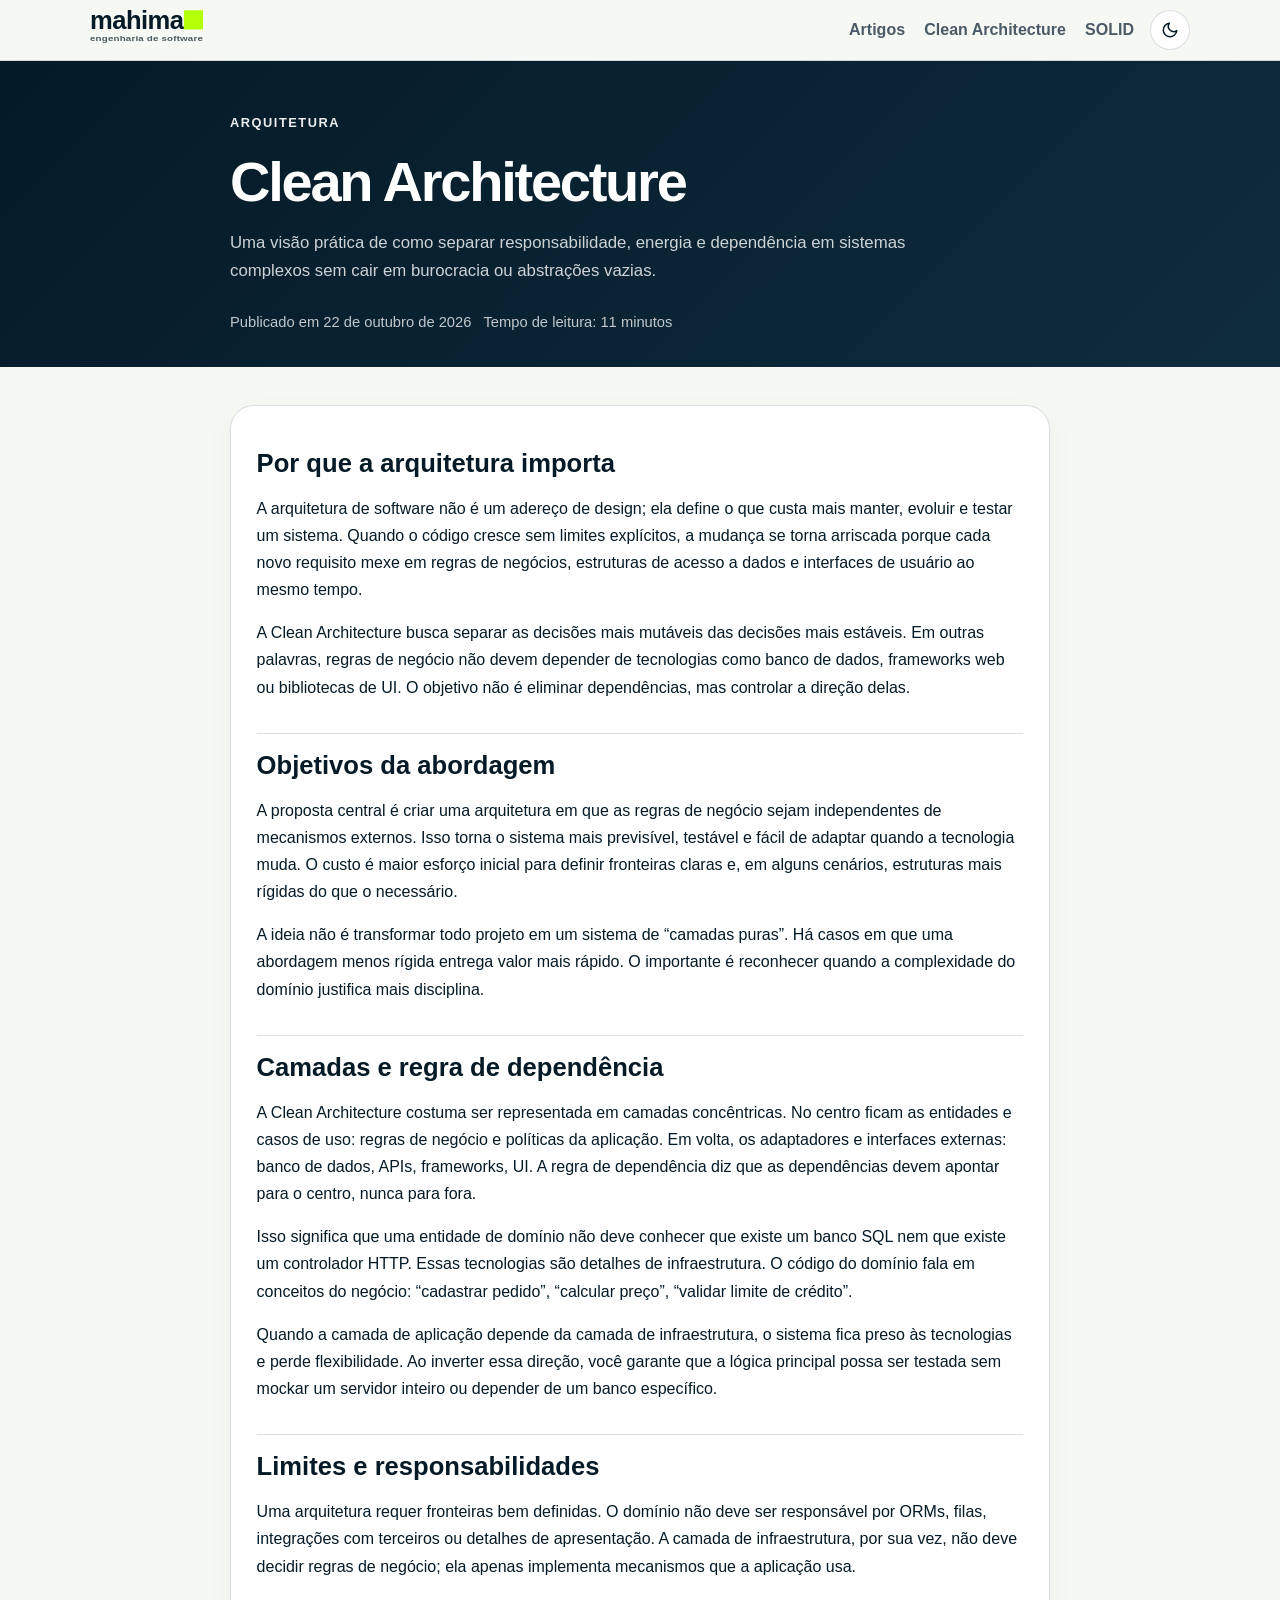
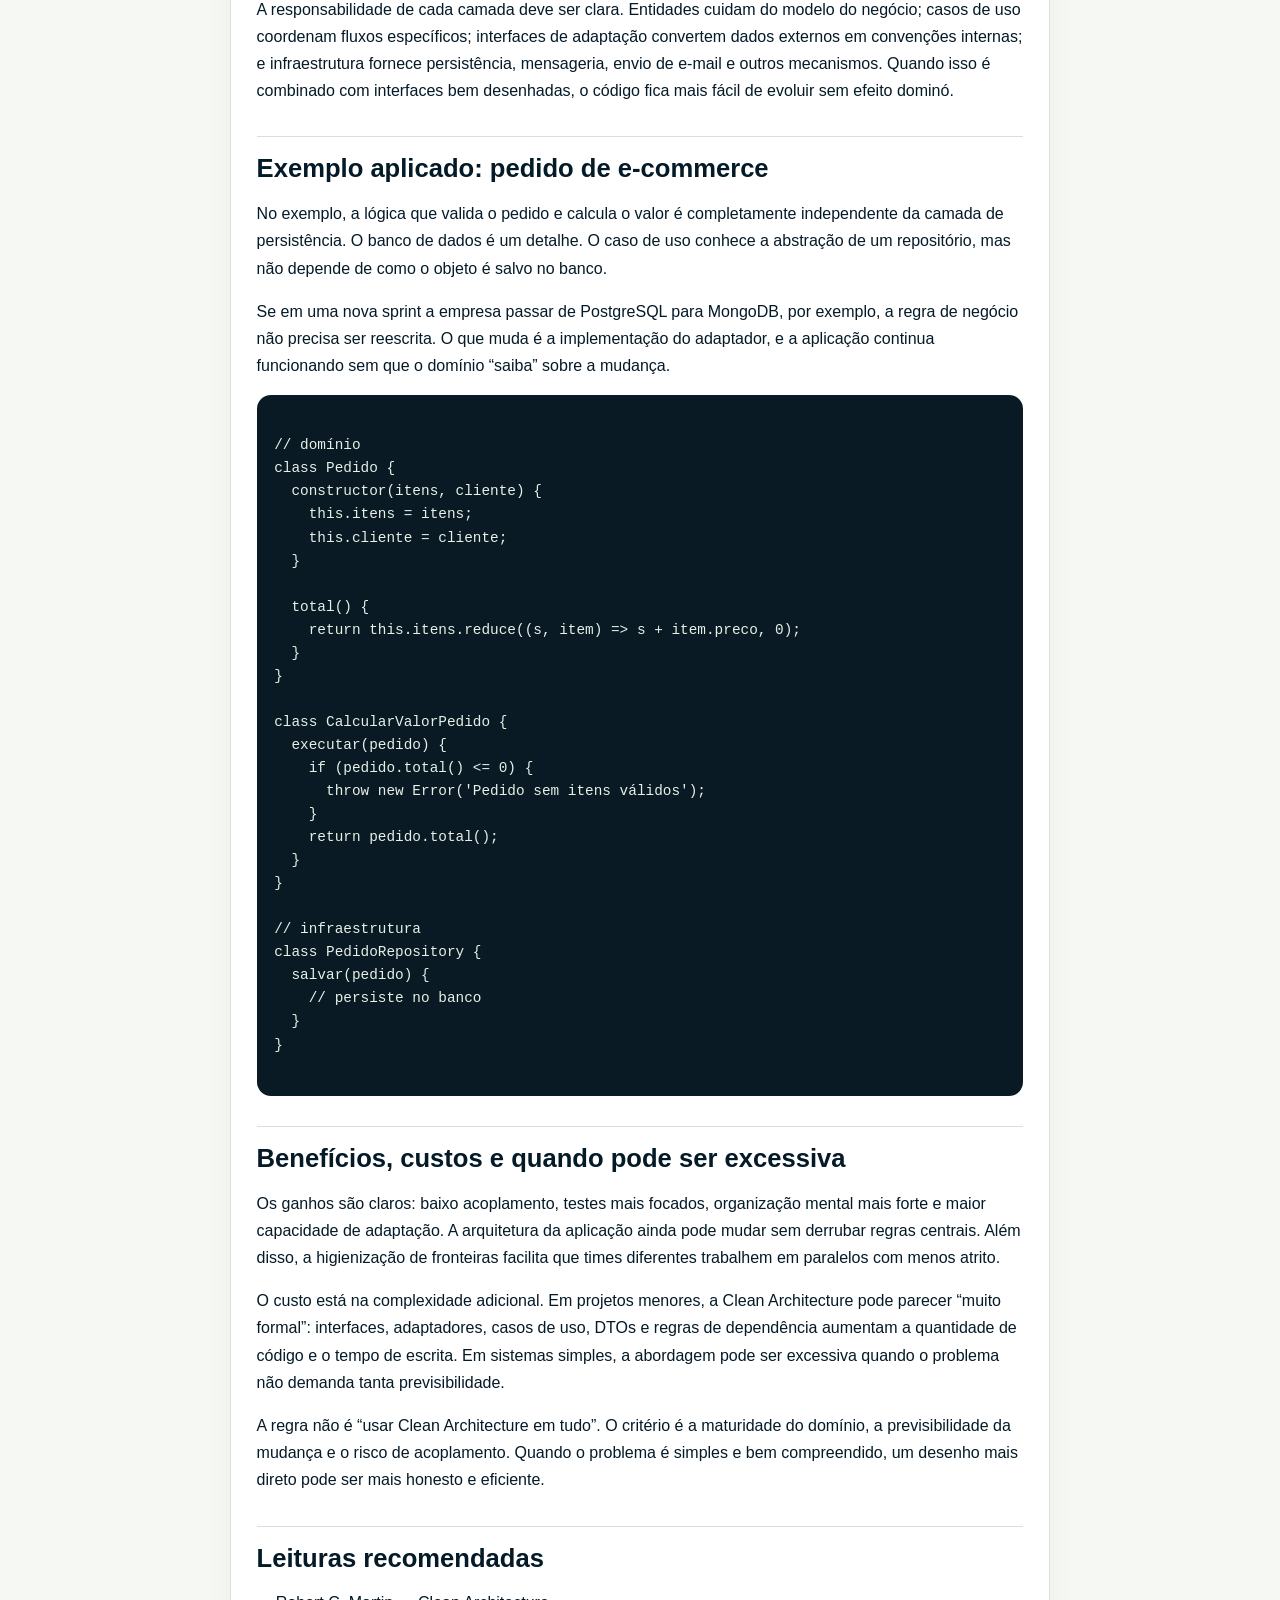
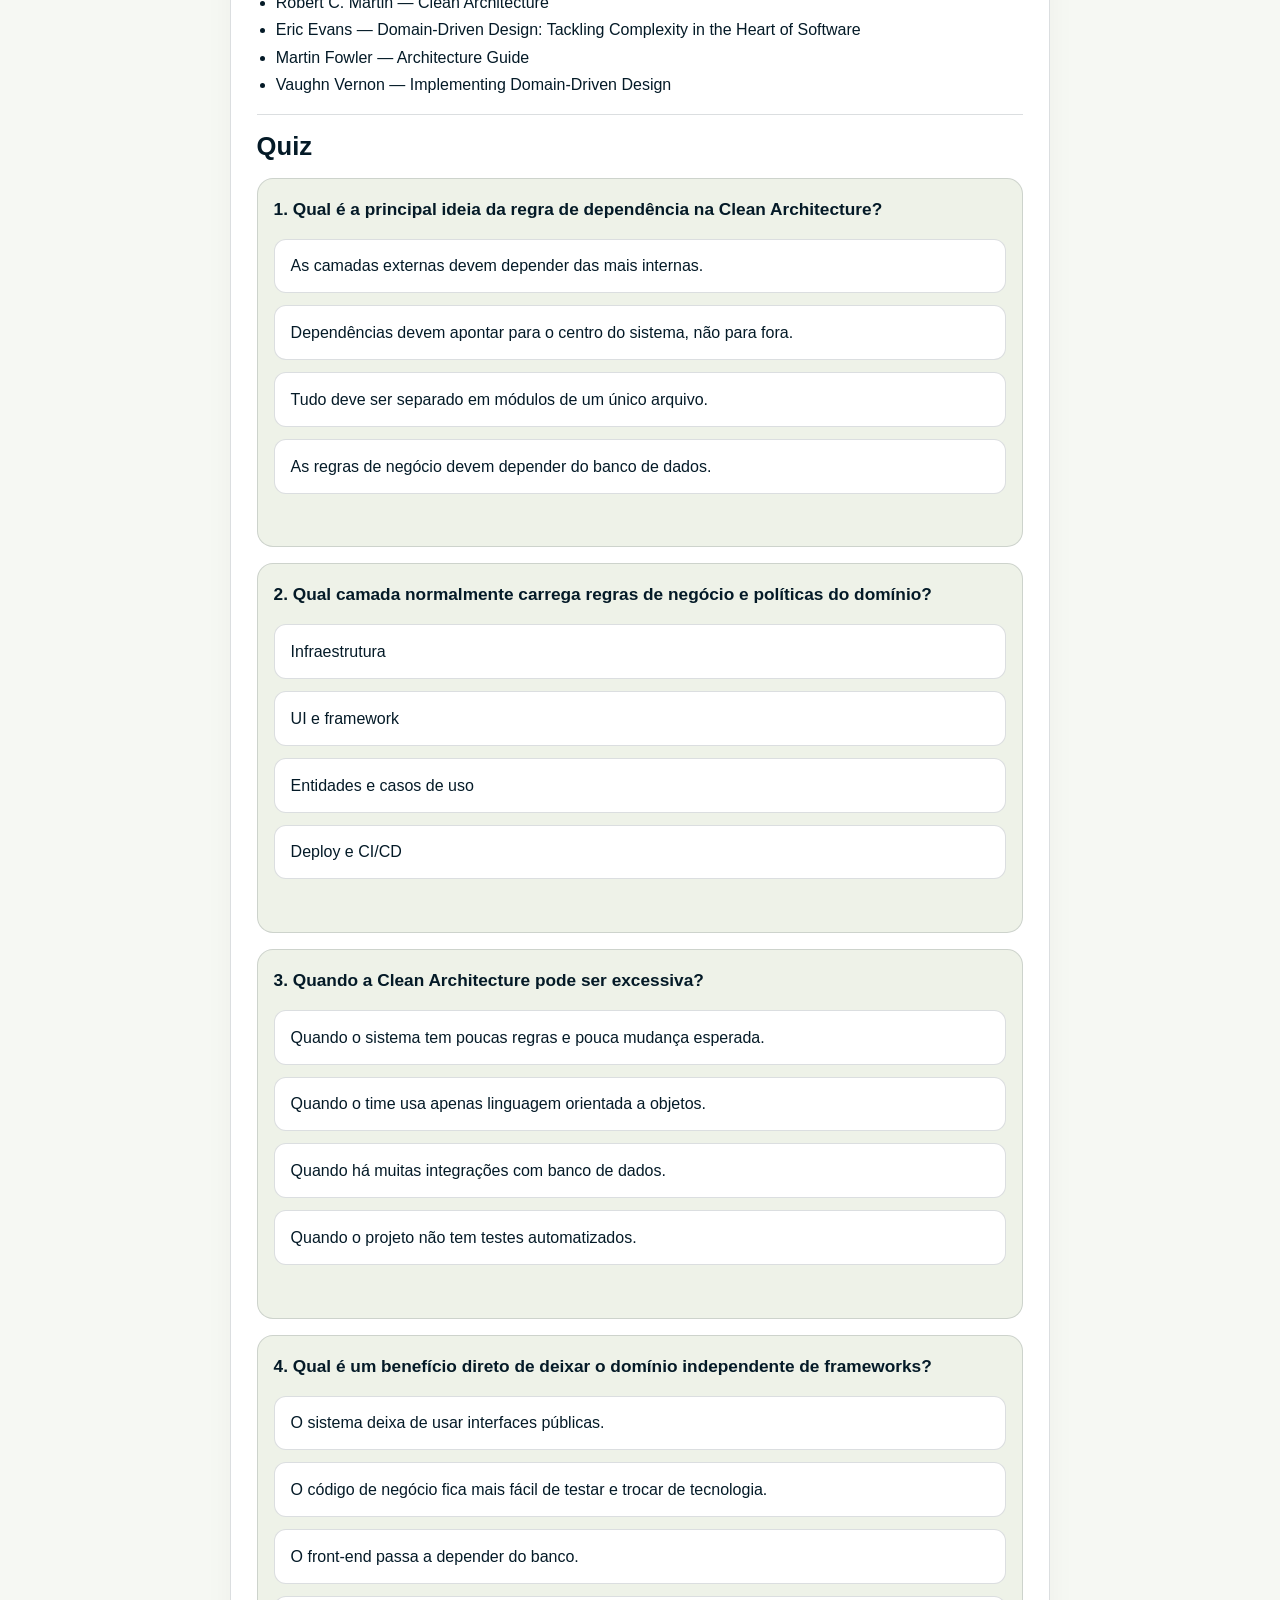
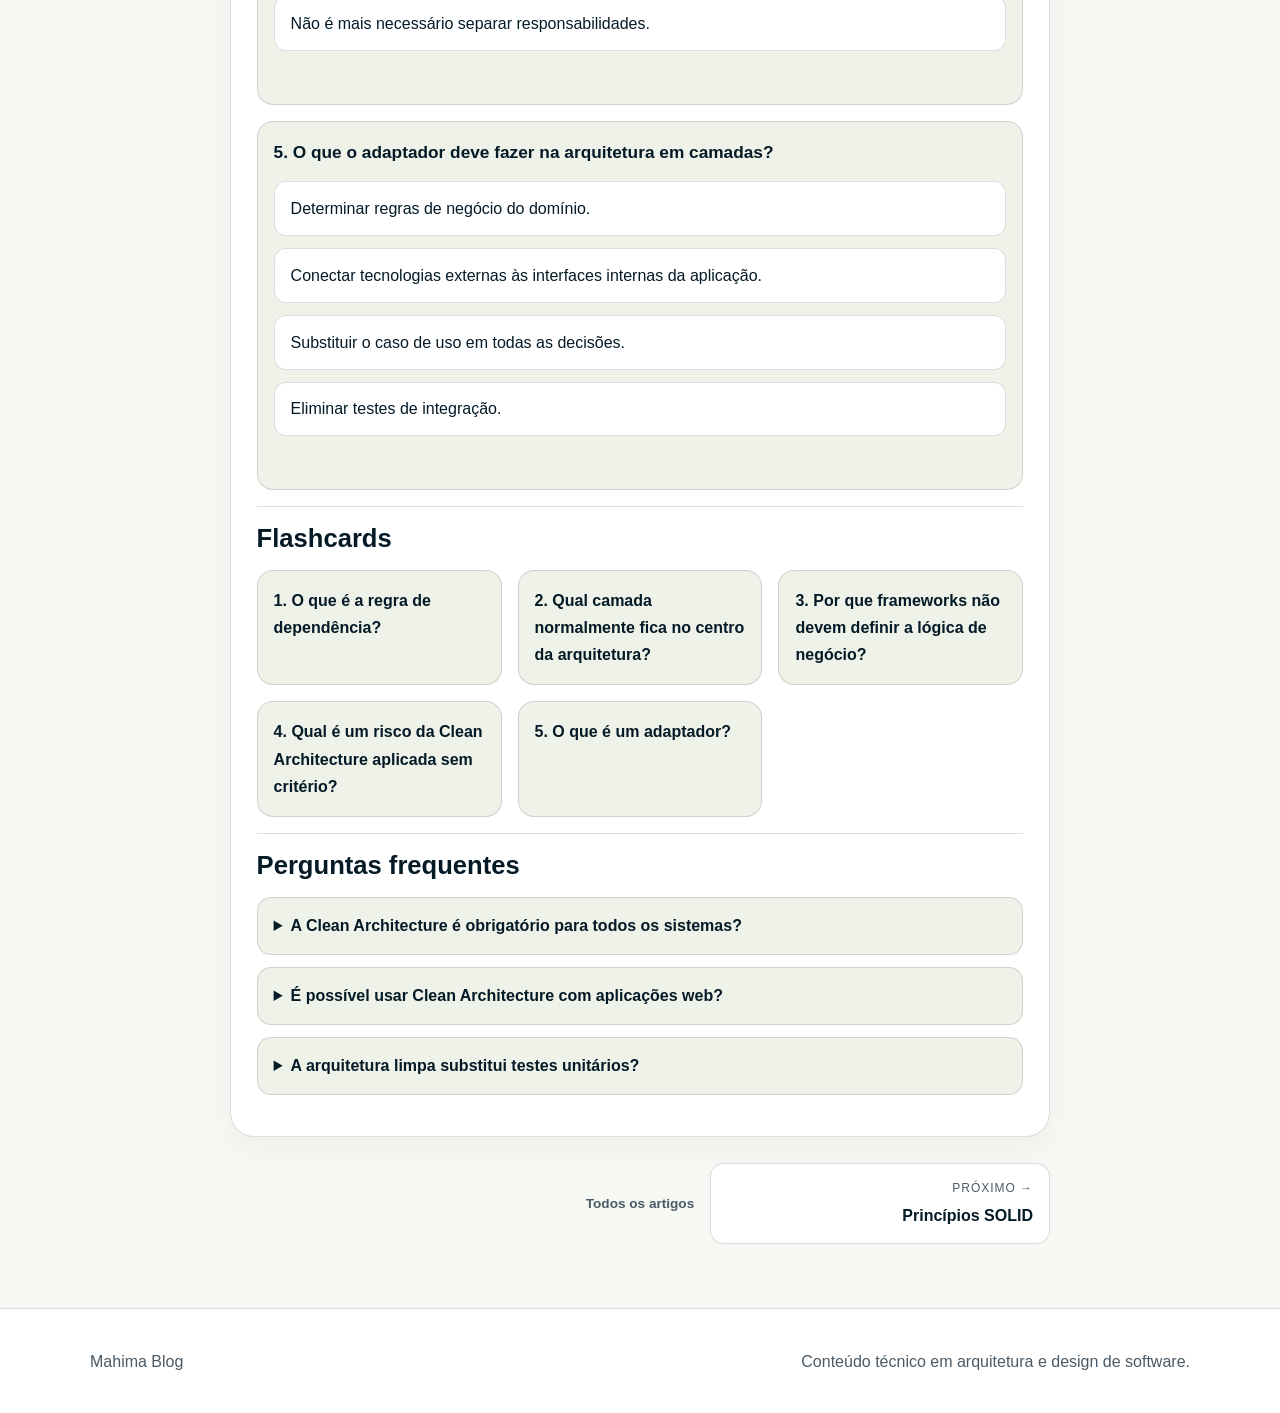
==== commit 258b77c2: "Agent Host changes for agents/gere-uma-a-logo-da-empresa-da-seguinte" ====
--- a/article.html
+++ b/article.html
@@ -14,7 +14,11 @@
     <header class="site-header">
       <nav class="container nav" aria-label="Navegação principal">
         <a href="./index.html" class="brand" aria-label="Mahima — ir para a página inicial do blog">
-          <img src="./logo/mahima-logo.svg" alt="mahima — engenharia de software" class="brand-logo" />
+          <svg class="brand-logo" viewBox="0 0 640 180" role="img" aria-label="mahima — engenharia de software">
+            <text x="0" y="88" font-family="'Segoe UI', Tahoma, sans-serif" font-weight="700" font-size="96" letter-spacing="-2" fill="currentColor">mahima</text>
+            <rect x="352" y="16" width="72" height="72" fill="#b2ff08"/>
+            <text x="0" y="132" font-family="'Segoe UI', Tahoma, sans-serif" font-weight="600" font-size="27.5" letter-spacing="0.5" fill="currentColor" opacity="0.72" textLength="424" lengthAdjust="spacingAndGlyphs">engenharia de software</text>
+          </svg>
         </a>
         <div class="nav-right">
           <div class="nav-links">
--- a/css/styles.css
+++ b/css/styles.css
@@ -110,10 +110,12 @@
 }
 
 .brand-logo {
-  height: 1.75rem;
+  height: 3rem;
   width: auto;
+  max-width: 100%;
   display: block;
   color: var(--text);
+  transition: color 0.25s ease;
 }
 
 .nav-right {
@@ -659,7 +661,7 @@
   }
 
   .brand-logo {
-    height: 1.5rem;
+    height: 2.5rem;
   }
 
   .nav-right {
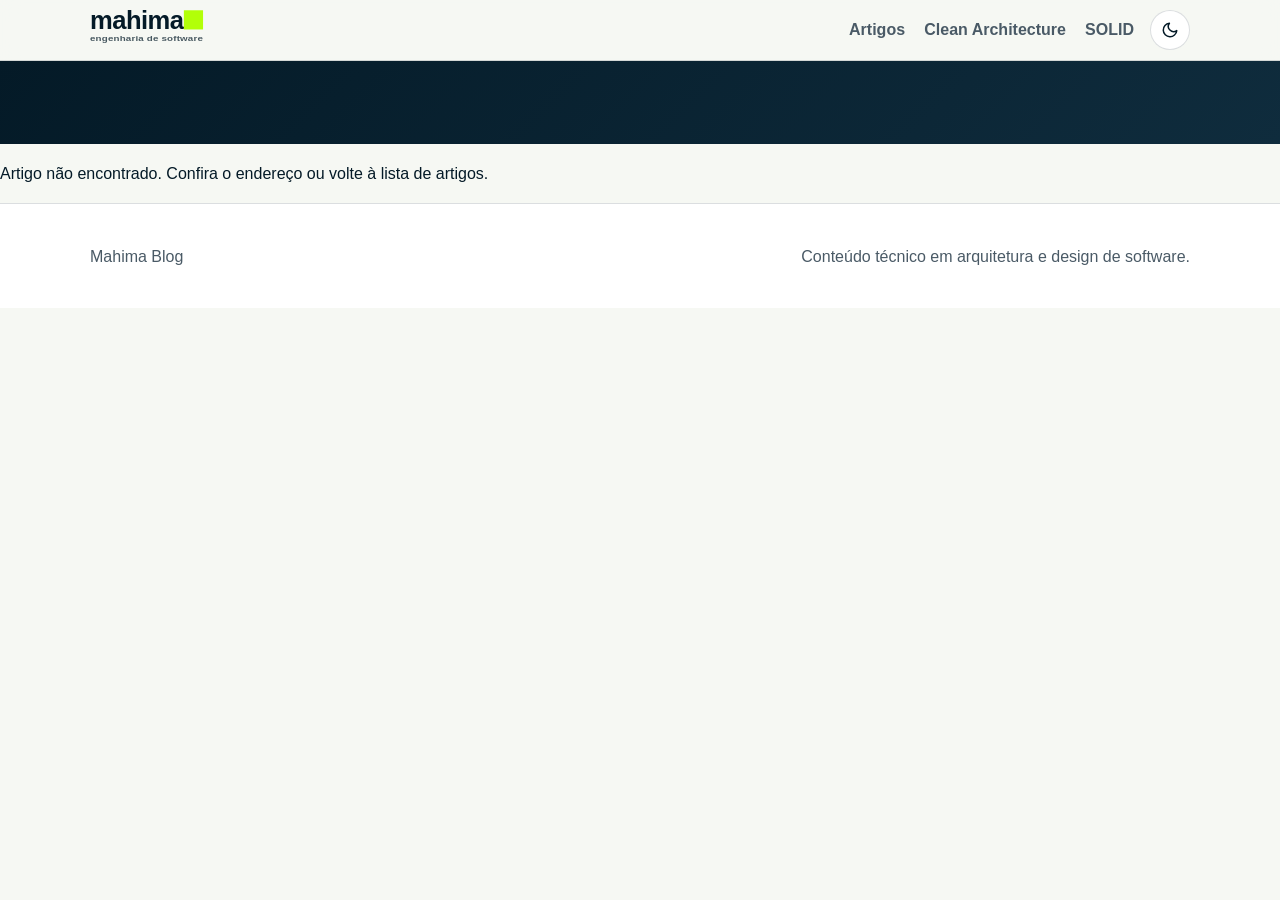
==== commit ec20ebc8: "Load articles from JSON files with index and validation" ====
--- a/article.html
+++ b/article.html
@@ -58,7 +58,6 @@
       </div>
     </footer>
 
-    <script src="./content/articles.js"></script>
     <script src="./js/site.js"></script>
   </body>
 </html>
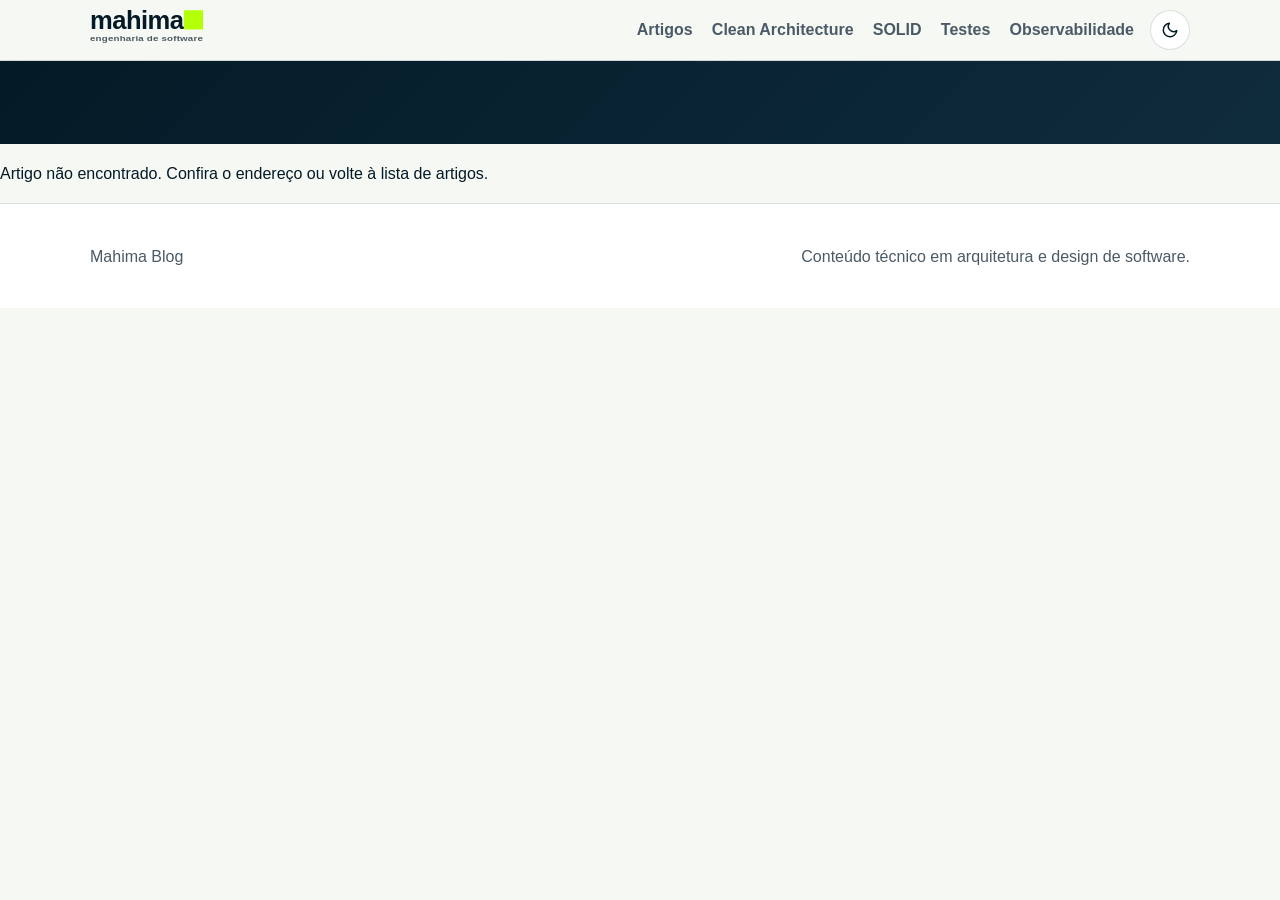
==== commit 90abb2bd: "Add ten new technical articles and update navigation" ====
--- a/article.html
+++ b/article.html
@@ -25,6 +25,8 @@
             <a href="./index.html#artigos">Artigos</a>
             <a href="./article.html?slug=clean-architecture">Clean Architecture</a>
             <a href="./article.html?slug=solid">SOLID</a>
+            <a href="./article.html?slug=integration-tests">Testes</a>
+            <a href="./article.html?slug=observability">Observabilidade</a>
           </div>
           <button class="theme-toggle" type="button" aria-label="Alternar tema claro/escuro">
             <svg class="icon-moon" width="18" height="18" viewBox="0 0 24 24" fill="none" stroke="currentColor" stroke-width="2" stroke-linecap="round" stroke-linejoin="round" aria-hidden="true">
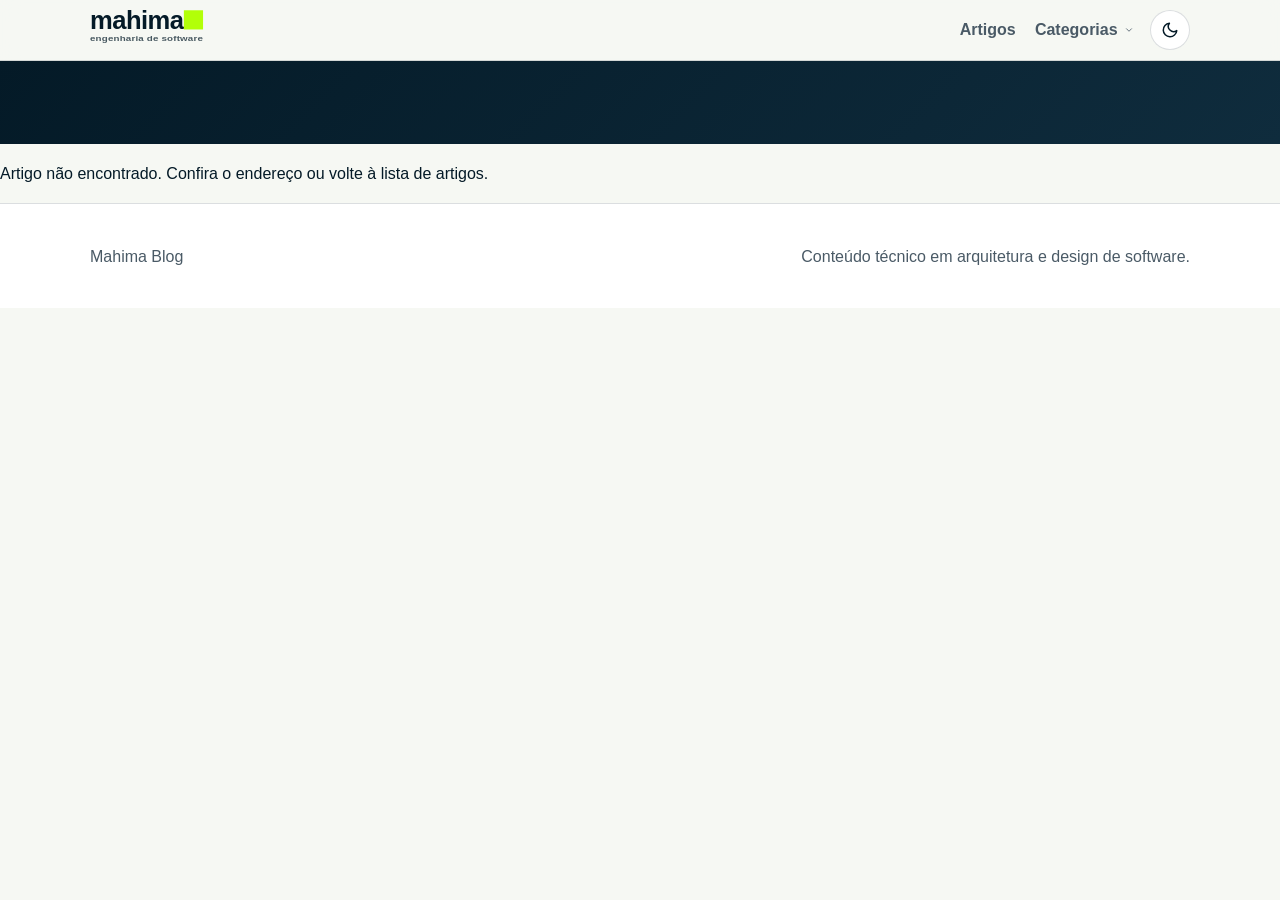
==== commit 552d79c1: "Add category navigation and PR workflow - Add category dropdown in header and filter pills on the ho" ====
--- a/article.html
+++ b/article.html
@@ -23,10 +23,15 @@
         <div class="nav-right">
           <div class="nav-links">
             <a href="./index.html#artigos">Artigos</a>
-            <a href="./article.html?slug=clean-architecture">Clean Architecture</a>
-            <a href="./article.html?slug=solid">SOLID</a>
-            <a href="./article.html?slug=integration-tests">Testes</a>
-            <a href="./article.html?slug=observability">Observabilidade</a>
+            <div class="nav-dropdown" id="category-dropdown">
+              <button class="nav-dropdown-toggle" type="button" aria-expanded="false" aria-haspopup="true" aria-controls="category-menu">
+                Categorias
+                <svg class="nav-dropdown-caret" viewBox="0 0 24 24" fill="none" stroke="currentColor" stroke-width="2" stroke-linecap="round" stroke-linejoin="round" aria-hidden="true">
+                  <polyline points="6 9 12 15 18 9"></polyline>
+                </svg>
+              </button>
+              <div class="nav-dropdown-menu" id="category-menu" role="menu"></div>
+            </div>
           </div>
           <button class="theme-toggle" type="button" aria-label="Alternar tema claro/escuro">
             <svg class="icon-moon" width="18" height="18" viewBox="0 0 24 24" fill="none" stroke="currentColor" stroke-width="2" stroke-linecap="round" stroke-linejoin="round" aria-hidden="true">
--- a/css/styles.css
+++ b/css/styles.css
@@ -141,6 +141,94 @@
   color: var(--text);
 }
 
+/* Menu suspenso de categorias no header */
+.nav-dropdown {
+  position: relative;
+}
+
+.nav-dropdown-toggle {
+  display: inline-flex;
+  align-items: center;
+  gap: 0.4rem;
+  color: var(--muted);
+  font-weight: 600;
+  background: none;
+  border: none;
+  cursor: pointer;
+  padding: 0.4rem 0;
+}
+
+.nav-dropdown-toggle:hover,
+.nav-dropdown-toggle[aria-expanded="true"] {
+  color: var(--text);
+}
+
+.nav-dropdown-caret {
+  width: 10px;
+  height: 10px;
+  transition: transform 0.2s ease;
+}
+
+.nav-dropdown-toggle[aria-expanded="true"] .nav-dropdown-caret {
+  transform: rotate(180deg);
+}
+
+.nav-dropdown-menu {
+  position: absolute;
+  top: calc(100% + 0.5rem);
+  left: 0;
+  min-width: 240px;
+  max-height: 70vh;
+  overflow-y: auto;
+  background: var(--surface);
+  border: 1px solid var(--border);
+  border-radius: 14px;
+  box-shadow: var(--shadow);
+  padding: 0.5rem;
+  opacity: 0;
+  visibility: hidden;
+  transform: translateY(-6px);
+  transition: opacity 0.18s ease, transform 0.18s ease, visibility 0.18s ease;
+  z-index: 20;
+}
+
+.nav-dropdown-menu.open {
+  opacity: 1;
+  visibility: visible;
+  transform: translateY(0);
+}
+
+.nav-dropdown-menu a {
+  display: flex;
+  align-items: center;
+  justify-content: space-between;
+  gap: 0.75rem;
+  padding: 0.6rem 0.75rem;
+  border-radius: 8px;
+  color: var(--text);
+  font-weight: 600;
+  text-decoration: none;
+}
+
+.nav-dropdown-menu a:hover,
+.nav-dropdown-menu a:focus-visible {
+  background: var(--surface-alt);
+  color: var(--primary-alt);
+}
+
+.nav-dropdown-count {
+  font-size: 0.75rem;
+  font-weight: 700;
+  color: var(--muted);
+  background: var(--surface-alt);
+  border-radius: 999px;
+  padding: 0.1rem 0.5rem;
+}
+
+.nav-dropdown-menu a:hover .nav-dropdown-count {
+  color: var(--text);
+}
+
 .theme-toggle {
   display: inline-flex;
   align-items: center;
@@ -317,6 +405,56 @@
   color: var(--muted);
   padding: 2rem 0;
   display: none;
+}
+
+/* Filtros por categoria na página inicial */
+.category-filters {
+  display: flex;
+  flex-wrap: wrap;
+  justify-content: center;
+  gap: 0.5rem;
+  margin: 0 auto 2rem;
+  max-width: 900px;
+}
+
+.category-filter {
+  display: inline-flex;
+  align-items: center;
+  gap: 0.4rem;
+  padding: 0.45rem 0.9rem;
+  border-radius: 999px;
+  border: 1px solid var(--border);
+  background: var(--surface);
+  color: var(--muted);
+  font-weight: 600;
+  cursor: pointer;
+  transition: background 0.18s ease, color 0.18s ease, border-color 0.18s ease;
+}
+
+.category-filter:hover,
+.category-filter:focus-visible {
+  border-color: var(--accent);
+  color: var(--text);
+}
+
+.category-filter.active {
+  background: var(--accent);
+  color: var(--accent-ink);
+  border-color: var(--accent);
+}
+
+.category-filter-count {
+  font-size: 0.72rem;
+  font-weight: 700;
+  background: var(--surface-alt);
+  color: var(--muted);
+  border-radius: 999px;
+  padding: 0.1rem 0.45rem;
+}
+
+.category-filter.active .category-filter-count {
+  background: rgba(4, 26, 39, 0.14);
+  color: var(--accent-ink);
 }
 
 .article-grid {
@@ -658,6 +796,7 @@
     flex-direction: column;
     justify-content: center;
     padding: 0.6rem 0;
+    gap: 0.5rem;
   }
 
   .brand-logo {
@@ -666,10 +805,20 @@
 
   .nav-right {
     justify-content: center;
+    width: 100%;
   }
 
   .nav-links {
     justify-content: center;
+    width: 100%;
+  }
+
+  .nav-dropdown-menu {
+    position: fixed;
+    left: 1rem;
+    right: 1rem;
+    min-width: 0;
+    max-height: 60vh;
   }
 
   .hero {
@@ -691,4 +840,17 @@
   .article-nav-link.next {
     text-align: left;
   }
-}
+
+  .category-filters {
+    justify-content: flex-start;
+    flex-wrap: nowrap;
+    overflow-x: auto;
+    padding-bottom: 0.5rem;
+    -webkit-overflow-scrolling: touch;
+  }
+
+  .category-filter {
+    white-space: nowrap;
+    flex: 0 0 auto;
+  }
+}
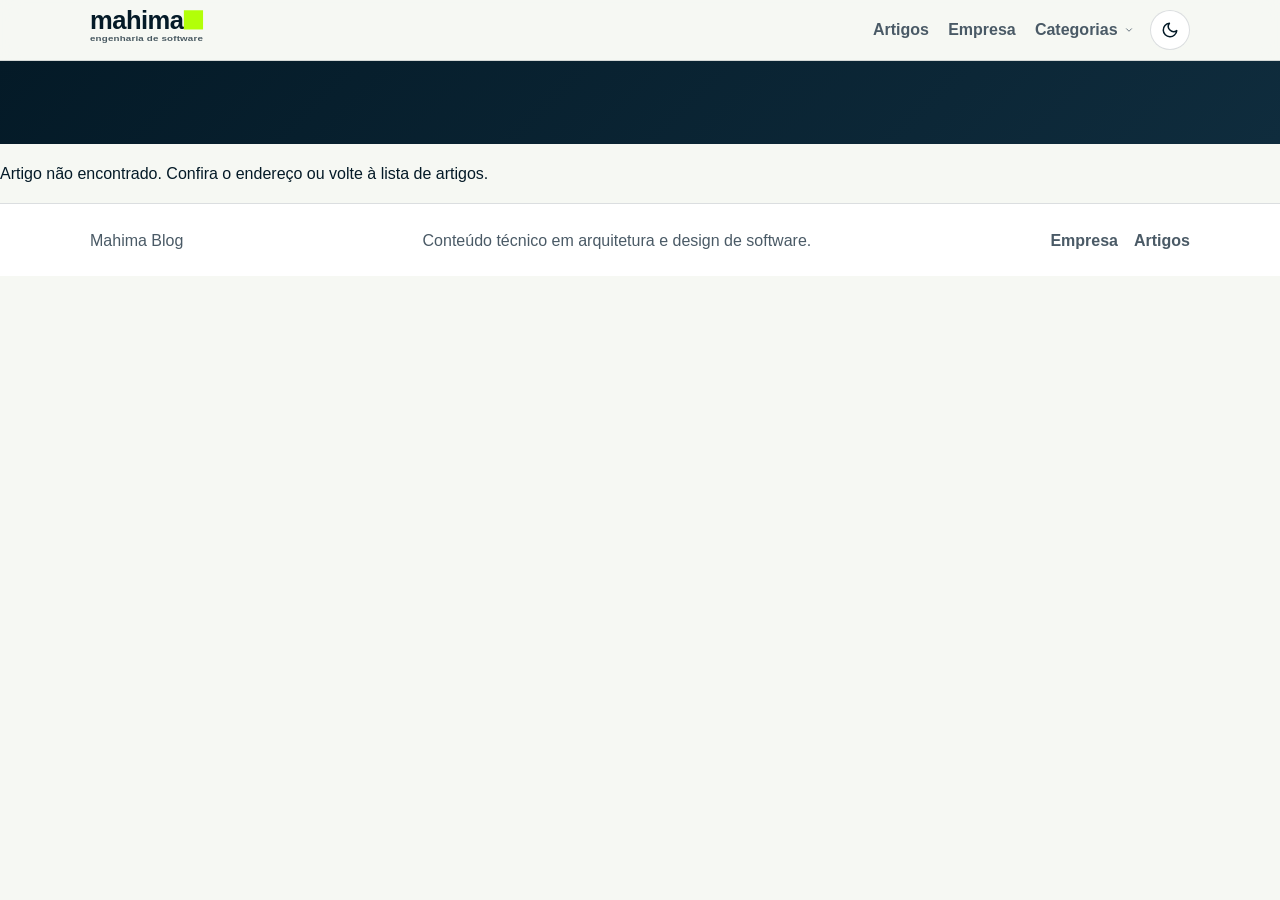
==== commit 9d7b5bfd: "Add Mahima company presentation page Co-authored-by: Copilot <223556219+Copilot@users.noreply.github" ====
--- a/article.html
+++ b/article.html
@@ -23,6 +23,7 @@
         <div class="nav-right">
           <div class="nav-links">
             <a href="./index.html#artigos">Artigos</a>
+            <a href="./empresa.html">Empresa</a>
             <div class="nav-dropdown" id="category-dropdown">
               <button class="nav-dropdown-toggle" type="button" aria-expanded="false" aria-haspopup="true" aria-controls="category-menu">
                 Categorias
@@ -62,6 +63,10 @@
       <div class="container footer-inner">
         <p>Mahima Blog</p>
         <p>Conteúdo técnico em arquitetura e design de software.</p>
+        <nav class="footer-links" aria-label="Navegação do rodapé">
+          <a href="./empresa.html">Empresa</a>
+          <a href="./index.html#artigos">Artigos</a>
+        </nav>
       </div>
     </footer>
 
--- a/css/styles.css
+++ b/css/styles.css
@@ -556,6 +556,39 @@
   color: rgba(4, 26, 39, 0.75);
 }
 
+.article-author {
+  display: flex;
+  align-items: center;
+  gap: 1rem;
+  margin-top: 1.75rem;
+}
+
+.article-author-avatar {
+  display: block;
+  width: 4.4rem;
+  height: 4.4rem;
+  flex: 0 0 4.4rem;
+  border: 2px solid rgba(255, 255, 255, 0.65);
+  border-radius: 50%;
+  box-shadow: 0 2px 8px rgba(4, 26, 39, 0.18);
+  object-fit: cover;
+  object-position: center;
+}
+
+.article-author-details {
+  display: grid;
+  gap: 0.25rem;
+}
+
+.article-author-details strong {
+  font-size: 1rem;
+}
+
+.article-author-details span {
+  font-size: 0.9rem;
+  opacity: 0.8;
+}
+
 .article-page {
   padding: 2.4rem 0 4rem;
 }
@@ -791,6 +824,283 @@
   color: var(--muted);
 }
 
+.footer-inner p {
+  margin: 0;
+}
+
+.footer-links {
+  display: flex;
+  flex-wrap: wrap;
+  gap: 1rem;
+}
+
+.footer-links a {
+  color: var(--muted);
+  font-weight: 600;
+}
+
+.footer-links a:hover {
+  color: var(--text);
+}
+
+.company-hero {
+  padding: clamp(3.5rem, 8vw, 6.5rem) 0;
+  background: var(--hero-grad);
+}
+
+.company-hero-grid {
+  display: grid;
+  grid-template-columns: minmax(0, 1.6fr) minmax(240px, 0.8fr);
+  align-items: center;
+  gap: clamp(2rem, 6vw, 5rem);
+}
+
+.company-hero-copy h1 {
+  max-width: 780px;
+  margin: 0 0 1.2rem;
+  font-size: clamp(2.7rem, 7vw, 5rem);
+  line-height: 1.04;
+  letter-spacing: -0.055em;
+}
+
+.company-hero-copy .lead {
+  margin: 0;
+  max-width: 670px;
+}
+
+.company-hero-actions {
+  justify-content: flex-start;
+}
+
+.company-hero-note {
+  position: relative;
+  padding: 2rem;
+  border: 1px solid var(--border);
+  border-radius: 24px;
+  background: var(--surface);
+  box-shadow: var(--shadow);
+}
+
+.company-note-mark {
+  display: grid;
+  place-items: center;
+  width: 3rem;
+  height: 3rem;
+  margin-bottom: 2.5rem;
+  border-radius: 12px;
+  background: var(--accent);
+  color: var(--accent-ink);
+  font-size: 2rem;
+  font-weight: 400;
+  line-height: 1;
+}
+
+.company-hero-note .eyebrow {
+  margin-bottom: 0.55rem;
+}
+
+.company-hero-note p:last-child {
+  margin: 0;
+  font-size: 1.08rem;
+  font-weight: 600;
+  line-height: 1.55;
+}
+
+.company-section {
+  padding-top: clamp(3.5rem, 7vw, 6rem);
+  padding-bottom: clamp(3.5rem, 7vw, 6rem);
+}
+
+.company-intro,
+.company-audience {
+  display: grid;
+  grid-template-columns: 1fr 1fr;
+  gap: clamp(2rem, 7vw, 7rem);
+  align-items: start;
+}
+
+.company-intro h2,
+.company-audience h2,
+.company-section .section-header h2,
+.company-products h2,
+.company-closing h2 {
+  max-width: 720px;
+  margin: 0;
+  font-size: clamp(2rem, 4vw, 3.2rem);
+  line-height: 1.12;
+  letter-spacing: -0.045em;
+}
+
+.company-intro .eyebrow,
+.company-audience .eyebrow {
+  margin-bottom: 0.8rem;
+}
+
+.company-intro-copy p,
+.company-audience p,
+.company-products p {
+  margin: 0 0 1rem;
+  color: var(--muted);
+  font-size: 1.05rem;
+}
+
+.company-intro-copy p:last-child,
+.company-audience p:last-child,
+.company-products p:last-child {
+  margin-bottom: 0;
+}
+
+.company-section-alt {
+  background: var(--surface-alt);
+}
+
+.company-section .section-header {
+  max-width: 700px;
+}
+
+.company-card-grid {
+  display: grid;
+  grid-template-columns: repeat(3, minmax(0, 1fr));
+  gap: 1rem;
+}
+
+.company-card {
+  min-height: 100%;
+  padding: clamp(1.3rem, 2.5vw, 2rem);
+  border: 1px solid var(--border);
+  border-radius: 20px;
+  background: var(--surface);
+}
+
+.company-card-number {
+  display: inline-block;
+  margin-bottom: 2rem;
+  color: var(--primary-alt);
+  font-size: 0.8rem;
+  font-weight: 800;
+  letter-spacing: 0.12em;
+}
+
+.company-card h3,
+.company-steps h3,
+.company-principles h3 {
+  margin: 0 0 0.55rem;
+  font-size: 1.2rem;
+  line-height: 1.3;
+}
+
+.company-card p,
+.company-steps p,
+.company-principles p {
+  margin: 0;
+  color: var(--muted);
+}
+
+.company-steps {
+  display: grid;
+  grid-template-columns: repeat(2, minmax(0, 1fr));
+  gap: 2rem 3rem;
+  margin: 0;
+  padding: 0;
+  list-style: none;
+  counter-reset: steps;
+}
+
+.company-steps li {
+  display: flex;
+  align-items: flex-start;
+  gap: 1rem;
+}
+
+.company-step-number {
+  display: grid;
+  place-items: center;
+  flex: 0 0 2.5rem;
+  width: 2.5rem;
+  height: 2.5rem;
+  border: 1px solid var(--border);
+  border-radius: 50%;
+  background: var(--accent);
+  color: var(--accent-ink);
+  font-weight: 800;
+}
+
+.company-principles {
+  display: grid;
+  grid-template-columns: repeat(4, minmax(0, 1fr));
+  gap: 1.5rem;
+}
+
+.company-principles article {
+  padding-top: 1rem;
+  border-top: 2px solid var(--accent);
+}
+
+.company-products {
+  padding: clamp(2.5rem, 5vw, 4rem) 0;
+  background: var(--primary);
+  color: var(--bg);
+}
+
+[data-theme="dark"] .company-products {
+  background: var(--surface);
+  color: var(--text);
+}
+
+.company-products-inner {
+  display: grid;
+  grid-template-columns: 1fr 1fr;
+  align-items: center;
+  gap: clamp(2rem, 7vw, 7rem);
+}
+
+.company-products .eyebrow,
+[data-theme="dark"] .company-products .eyebrow {
+  color: var(--accent);
+}
+
+.company-products p {
+  color: inherit;
+  opacity: 0.78;
+}
+
+.company-closing {
+  padding: clamp(4rem, 9vw, 7rem) 0;
+  background: var(--hero-grad);
+  text-align: center;
+}
+
+.company-closing-inner {
+  display: flex;
+  flex-direction: column;
+  align-items: center;
+}
+
+.company-closing h2 {
+  max-width: 760px;
+}
+
+.company-closing-inner > p:not(.eyebrow) {
+  max-width: 650px;
+  margin: 1rem auto 0;
+  color: var(--muted);
+}
+
+.company-closing .button {
+  margin-top: 1.5rem;
+}
+
+.company-closing .company-contact {
+  margin-top: 1.5rem;
+}
+
+.company-contact a {
+  color: var(--primary-alt);
+  font-weight: 700;
+  text-decoration: underline;
+  text-underline-offset: 0.2em;
+}
+
 @media (max-width: 700px) {
   .nav {
     flex-direction: column;
@@ -825,6 +1135,38 @@
     padding-top: 3.5rem;
   }
 
+  .company-hero-grid,
+  .company-intro,
+  .company-audience,
+  .company-products-inner {
+    grid-template-columns: 1fr;
+  }
+
+  .company-hero-grid {
+    gap: 2rem;
+  }
+
+  .company-hero-note {
+    max-width: 480px;
+  }
+
+  .company-card-grid {
+    grid-template-columns: 1fr;
+  }
+
+  .company-card-number {
+    margin-bottom: 1rem;
+  }
+
+  .company-steps,
+  .company-principles {
+    grid-template-columns: 1fr;
+  }
+
+  .company-principles {
+    gap: 1.25rem;
+  }
+
   .hero-actions {
     flex-direction: column;
   }
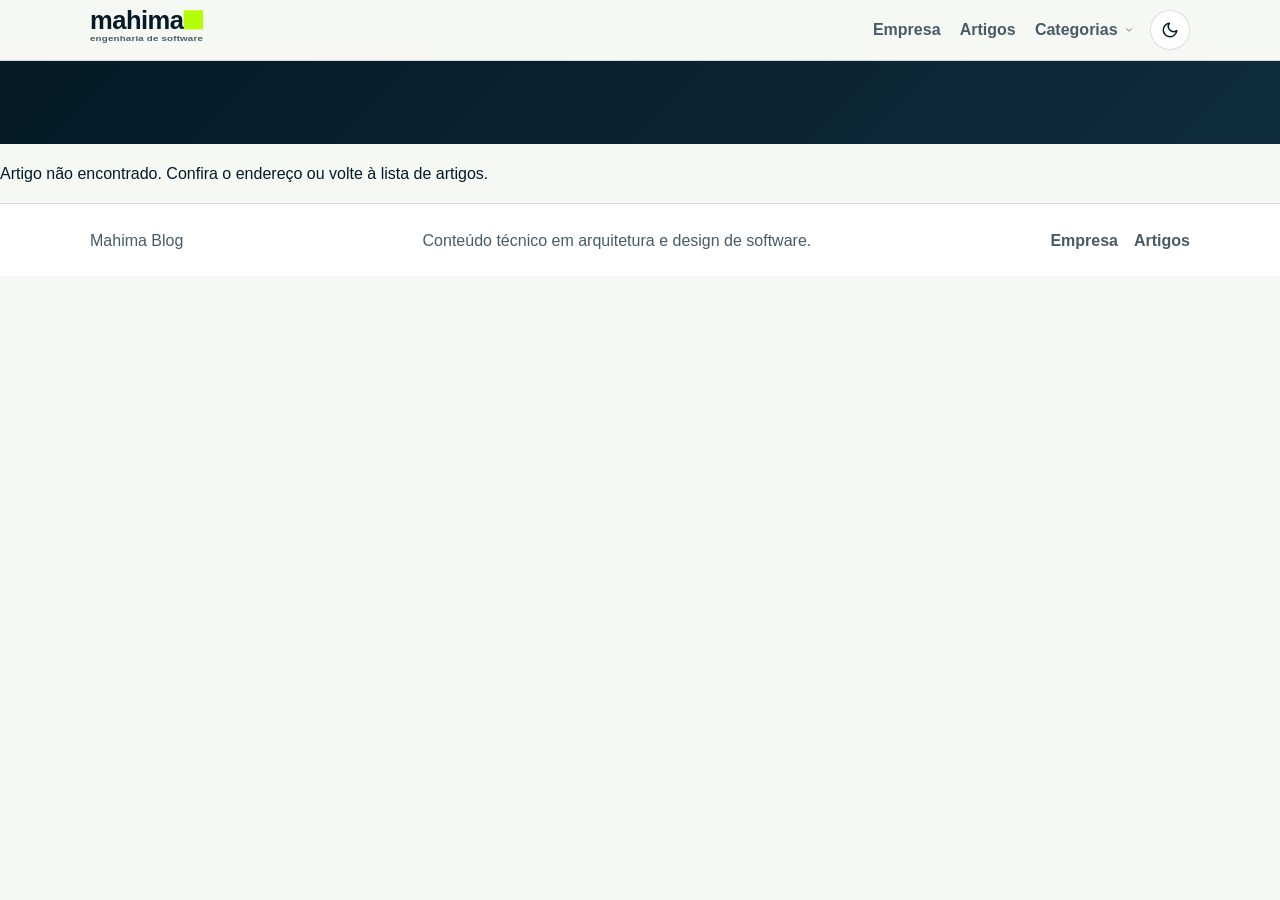
==== commit 81d44e14: "Update homepage company introduction Co-authored-by: Copilot <223556219+Copilot@users.noreply.github" ====
--- a/article.html
+++ b/article.html
@@ -22,8 +22,8 @@
         </a>
         <div class="nav-right">
           <div class="nav-links">
+            <a href="./empresa.html">Empresa</a>
             <a href="./index.html#artigos">Artigos</a>
-            <a href="./empresa.html">Empresa</a>
             <div class="nav-dropdown" id="category-dropdown">
               <button class="nav-dropdown-toggle" type="button" aria-expanded="false" aria-haspopup="true" aria-controls="category-menu">
                 Categorias
